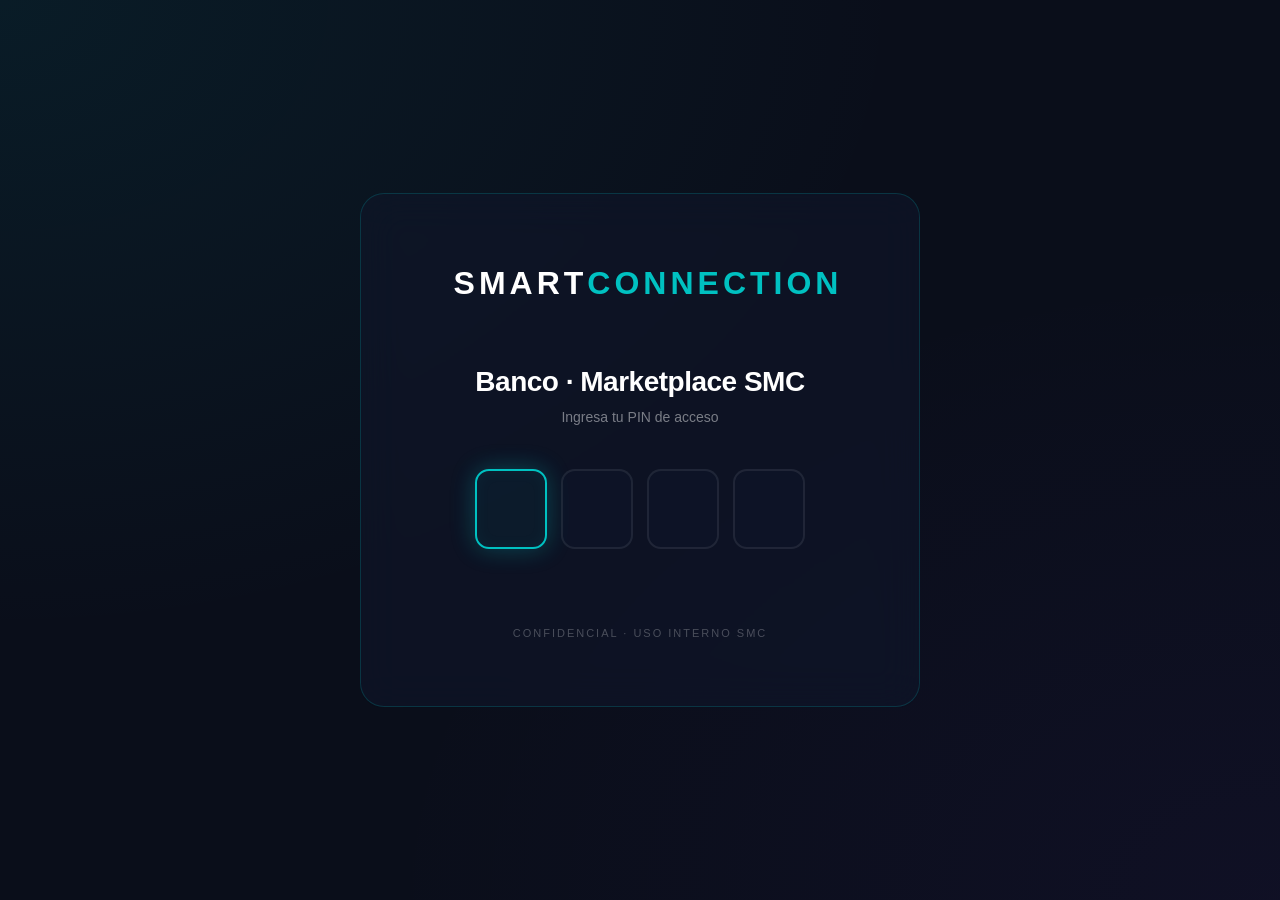
==== 01-vision.html @ 0495b5cf "feat: banco Antonella González v1.0 · postulación fondos públicos + centro estética · 13 docs en 4 b" ====
<!DOCTYPE html>
<html lang="es">
<head><meta charset="UTF-8"><title>01 · Visión · Antonella + Centro Estética · Marketplace SMC</title>
<link rel="stylesheet" href="_styles.css">
<link rel="stylesheet" href="_diagram-kit.css">
</head>
<body>
<nav class="doc-nav"><a href="index.html">◂ doc anterior</a><span class="nav-center">DOC 01 · CONTEXTO Y DECISIONES</span><a href="02-tension-ds19.html">doc siguiente ▸</a></nav>
<div class="doc">
<section class="cover">
  <div class="cover-header"><div class="cover-brand">SMART CONNECTION</div><div>Banco · Contexto y decisiones</div></div>
  <div class="cover-center">
    <div class="cover-doc-num">Documento 01 · Contexto y decisiones</div>
    <h1 class="cover-title">Visión · Antonella + Centro Estética</h1>
    <p class="cover-subtitle">Quién es Anto, qué quiere construir, por qué los fondos públicos son la palanca correcta.</p>
    <div class="cover-meta">
      <div class="cover-meta-item"><div class="cover-meta-label">Versión</div><div class="cover-meta-value">1.0</div></div>
      <div class="cover-meta-item"><div class="cover-meta-label">Fecha</div><div class="cover-meta-value">2026-05-26</div></div>
      <div class="cover-meta-item"><div class="cover-meta-label">Autor</div><div class="cover-meta-value">SMC + Antonella González</div></div>
      <div class="cover-meta-item"><div class="cover-meta-label">Status</div><div class="cover-meta-value">🟢 Activo</div></div>
    </div>
  </div>
  <div class="cover-footer"><div>Smart Connection SpA · Rut 76.811.863-9</div><div>Confidencial</div></div>
</section>

<section class="page toc">
  <div class="toc-title">Tabla de contenidos</div>
  <h1>Índice</h1>
  <ol><li><a href="#01-antonella-en-una-p-gina">01 · Antonella en una página</a><span class="toc-pg">03</span></li></ol>
</section>

<section class="page" id="01-antonella-en-una-p-gina">
  <h2><span class="h2-num">01</span>Antonella en una página</h2>
  <p>Antonella González quiere abrir su <strong>propio centro de estética profesional</strong> en la zona Concón / Viña del Mar. Aprendió el oficio trabajando junto a su mamá <strong>Rommina</strong> (Centro de Estética Rommina · 6+ años de operación validada en Facebook). Hoy está contratada por su mamá · acreditando renta · y al mismo tiempo postula al subsidio habitacional <strong>DS19</strong> para comprar su primer departamento.</p>
<div class="box box-premise"><div class="box-title">🎯 La hipótesis de trabajo</div><p>Antonella tiene 3 palancas que se refuerzan entre sí:</p>
<p><strong>(1)</strong> experiencia operativa real bajo el modelo Rommina (no parte de cero),</p>
<p><strong>(2)</strong> acceso a <strong>fondos públicos no diluyentes</strong> para mujeres emprendedoras chilenas ($3.5–17 M sin endeudarse),</p>
<p><strong>(3)</strong> una transición ordenada de "empleada de mamá" a "dueña de su negocio + dueña de su depto" en 12–18 meses.</p></div>
<h3>Qué construye Antonella</h3>
<p>Un centro de estética con <strong>dos motores de ingreso</strong>:</p>
<table>
<thead><tr>
<th>Motor</th>
<th>Qué incluye</th>
<th>Por qué importa</th>
</tr></thead>
<tbody>
<tr>
<td>Servicios presenciales</td>
<td>Faciales · manos y pies · depilación · pestañas · cejas · masajes · maderoterapia</td>
<td>Ticket recurrente · margen alto · fideliza</td>
</tr>
<tr>
<td>Tienda + agenda online</td>
<td>E-commerce cosméticos profesionales + reserva de hora online estilo Fresha/Agendapro</td>
<td>Escala sin sumar horas · ticket extra · trae clientes nuevos</td>
</tr>
</tbody></table>
<p>La diferencia con el modelo Rommina clásico es <strong>el componente digital nativo</strong>: ecommerce estilo Kanki (catálogo + pago online + reserva). Eso es lo que distingue la postulación de un emprendimiento promedio del rubro y eleva el puntaje en jurado Sercotec / Capital Abeja.</p>
<h3>La tensión que define todo</h3>
<p>Antonella <strong>simultáneamente postula a DS19</strong> (subsidio habitacional clase media · sin ahorro previo · solo con renta acreditada para crédito hipotecario). Aplicar a Capital Abeja o Capital Semilla genera ingresos formales que pueden mover su Registro Social de Hogares (RSH) del 81–90 % actual y afectar la elegibilidad. <strong>Esta tensión es lo más crítico del banco</strong> y se aborda completa en <a href="02-tension-ds19.html">02 · Tensión DS19</a>.</p>
<h3>Por qué fondos públicos y no crédito bancario</h3>
<div class="box box-info"><div class="box-title">💡 Fondos no diluyentes · sin deuda · sin garante</div><p>Antonella puede acceder a <strong>$3.5 – $20 M sin endeudarse</strong> combinando Sercotec Capital Abeja + SENCE + BancoEstado FOGAPE. Un crédito comercial para abrir centro estética suele exigir aval, historial Equifax sano y carga financiera <25 %. Los fondos públicos no piden nada de eso y además <strong>suman puntaje al DS19 si demuestran independencia económica</strong> (al revés del miedo inicial).</p></div>
<h3>Lo que este banco entrega</h3>
<p>13 documentos editables que cubren: la decisión DS19 vs fondos · el mapa de fondos compatibles · el modelo de negocio en formato Sercotec (10 secciones) · los cuadros presupuestarios AGE e Inversiones · un <strong>simulador interactivo</strong> donde Antonella puede mover precios y montos para ver el impacto · el roadmap 30 días · el checklist de documentos para postular.</p>
<p>Todo este banco está versionado en Git y publicable como GitHub Pages para que Antonella y su mamá lo lean desde el celular · cualquier asesor (Bárbara fondos · contador · banco) accede con el PIN <code>antonella</code> sin instalar nada.</p>
<h3>Equipo y roles</h3>
<table>
<thead><tr>
<th>Rol</th>
<th>Persona</th>
<th>Aporte</th>
</tr></thead>
<tbody>
<tr>
<td>Dueña del proyecto</td>
<td>Antonella González</td>
<td>Visión · operación diaria · clientela · imagen marca</td>
</tr>
<tr>
<td>Mentora técnica</td>
<td>Rommina (mamá)</td>
<td>Know-how del oficio · clientela inicial · proveedor de productos</td>
</tr>
<tr>
<td>Asesor postulación</td>
<td>Bárbara (a confirmar)</td>
<td>Curado dossier · subida plataforma · seguimiento</td>
</tr>
<tr>
<td>Soporte digital</td>
<td>Guillermo González + Smart Connection</td>
<td>Ecommerce · agendamiento online · banco SMC v8</td>
</tr>
<tr>
<td>Tributario</td>
<td>Por definir (Sebastián / contador SMC)</td>
<td>Régimen Pro-PYME · boletas · F29 · IDPC</td>
</tr>
</tbody></table>
<p>---</p>
<div class="box box-decision"><div class="box-title">📌 Próximo paso inmediato</div><p>Resolver la pregunta DS19 con Bárbara o ChatGPT (validación cruzada) <strong>antes</strong> de firmar cualquier postulación con boleta. Una vez resuelta esa pieza · el resto del banco se ejecuta en 14–21 días.</p></div>
  <div class="page-footer"><span>Banco SMC · Contexto y decisiones</span><span>03</span></div>
</section>

</div>
<nav class="doc-nav"><a href="index.html">◂ doc anterior</a><span class="nav-center">FIN DOC 01</span><a href="02-tension-ds19.html">doc siguiente ▸</a></nav>
<script src="auth.js"></script>
<script src="nav.js"></script>
<script src="_diagram-kit.js"></script>
<script>if (window.SMCDiagram && SMCDiagram.boot) SMCDiagram.boot();</script>
</body>
</html>
---- _styles.css ----
/* ===========================================================
   Marketplace SMC · Blueprint · Estilos empresariales
   Branded SMC · print-ready · standalone
   =========================================================== */

:root {
  --smc-primary: #00C1C1;
  --smc-primary-dark: #008C8C;
  --smc-purple: #7C3AED;
  --smc-success: #22C55E;
  --smc-warning: #F59E0B;
  --smc-danger: #EF4444;
  --smc-info: #3B82F6;
  --smc-orange: #FB923C;
  --smc-pink: #F472B6;

  --ink-900: #0F172A;
  --ink-700: #334155;
  --ink-500: #64748B;
  --ink-400: #94A3B8;
  --ink-300: #CBD5E1;
  --ink-200: #E2E8F0;
  --ink-100: #F1F5F9;
  --ink-50:  #F8FAFC;
  --bg-cream: #FAFAF7;
}

* { box-sizing: border-box; }

html { scroll-behavior: smooth; }

body {
  margin: 0;
  font-family: 'Inter', -apple-system, BlinkMacSystemFont, 'Segoe UI', sans-serif;
  background: var(--bg-cream);
  color: var(--ink-900);
  line-height: 1.6;
  font-size: 15px;
}

/* ===== Layout ===== */
.doc {
  max-width: 920px;
  margin: 0 auto;
  background: white;
  box-shadow: 0 4px 24px rgba(0,0,0,0.06);
}

.page {
  padding: 64px 72px;
  border-bottom: 1px solid var(--ink-100);
  page-break-after: always;
}
.page:last-child { border-bottom: none; }

/* ===== Portada ===== */
.cover {
  min-height: 100vh;
  display: flex;
  flex-direction: column;
  justify-content: space-between;
  background: linear-gradient(135deg, #0F172A 0%, #1E293B 50%, #0F766E 100%);
  color: white;
  padding: 80px;
  position: relative;
  overflow: hidden;
}
.cover::before {
  content: '';
  position: absolute;
  top: -50%;
  right: -20%;
  width: 80%;
  height: 200%;
  background: radial-gradient(circle, rgba(0,193,193,0.15) 0%, transparent 60%);
  pointer-events: none;
}
.cover-header {
  display: flex;
  justify-content: space-between;
  align-items: center;
  font-size: 11px;
  letter-spacing: 2px;
  text-transform: uppercase;
  color: rgba(255,255,255,0.6);
  position: relative;
  z-index: 2;
}
.cover-brand {
  display: flex;
  align-items: center;
  gap: 12px;
  font-weight: 700;
  color: var(--smc-primary);
}
.cover-brand::before {
  content: '◆';
  font-size: 18px;
}
.cover-center {
  position: relative;
  z-index: 2;
}
.cover-doc-num {
  font-size: 12px;
  letter-spacing: 6px;
  color: var(--smc-primary);
  margin-bottom: 20px;
  font-weight: 600;
  text-transform: uppercase;
}
.cover-title {
  font-size: 72px;
  font-weight: 800;
  line-height: 1;
  margin: 0 0 16px;
  color: white;
  letter-spacing: -2px;
}
.cover-subtitle {
  font-size: 22px;
  font-weight: 300;
  color: rgba(255,255,255,0.85);
  margin-bottom: 48px;
  max-width: 600px;
}
.cover-meta {
  display: grid;
  grid-template-columns: repeat(4, 1fr);
  gap: 24px;
  padding-top: 32px;
  border-top: 1px solid rgba(255,255,255,0.15);
}
.cover-meta-item {
  font-size: 12px;
}
.cover-meta-label {
  color: rgba(255,255,255,0.5);
  text-transform: uppercase;
  letter-spacing: 1.5px;
  margin-bottom: 6px;
  font-size: 10px;
}
.cover-meta-value {
  color: white;
  font-weight: 600;
  font-size: 14px;
}
.cover-footer {
  position: relative;
  z-index: 2;
  display: flex;
  justify-content: space-between;
  align-items: end;
  font-size: 11px;
  color: rgba(255,255,255,0.5);
  letter-spacing: 1.5px;
  text-transform: uppercase;
}

/* ===== TOC ===== */
.toc-title {
  font-size: 11px;
  letter-spacing: 3px;
  text-transform: uppercase;
  color: var(--smc-primary);
  font-weight: 700;
  margin-bottom: 8px;
}
.toc h1 {
  font-size: 42px;
  margin: 0 0 48px;
  color: var(--ink-900);
}
.toc ol {
  list-style: none;
  padding: 0;
  margin: 0;
  counter-reset: toc;
}
.toc li {
  counter-increment: toc;
  display: flex;
  align-items: baseline;
  padding: 14px 0;
  border-bottom: 1px dashed var(--ink-200);
  gap: 16px;
}
.toc li::before {
  content: counter(toc, decimal-leading-zero);
  font-family: 'JetBrains Mono', 'SF Mono', Menlo, monospace;
  font-size: 13px;
  color: var(--smc-primary);
  font-weight: 700;
  min-width: 32px;
}
.toc li a {
  flex: 1;
  text-decoration: none;
  color: var(--ink-900);
  font-weight: 500;
  font-size: 16px;
}
.toc li a:hover { color: var(--smc-primary); }
.toc-pg {
  color: var(--ink-400);
  font-family: 'JetBrains Mono', 'SF Mono', Menlo, monospace;
  font-size: 12px;
}

/* ===== Headings ===== */
h1, h2, h3, h4 {
  color: var(--ink-900);
  line-height: 1.2;
  letter-spacing: -0.5px;
}
.page > h2:first-child { margin-top: 0; }

h2 {
  font-size: 32px;
  font-weight: 800;
  margin: 56px 0 24px;
  padding-bottom: 12px;
  border-bottom: 3px solid var(--smc-primary);
  display: flex;
  align-items: center;
  gap: 16px;
}
h2 .h2-num {
  font-family: 'JetBrains Mono', monospace;
  font-size: 16px;
  background: var(--smc-primary);
  color: white;
  padding: 4px 10px;
  border-radius: 6px;
  font-weight: 700;
}

h3 {
  font-size: 22px;
  font-weight: 700;
  margin: 40px 0 16px;
  color: var(--ink-900);
}
h3::before {
  content: '▸';
  color: var(--smc-primary);
  margin-right: 10px;
}

h4 {
  font-size: 16px;
  font-weight: 700;
  margin: 28px 0 12px;
  color: var(--smc-purple);
  text-transform: uppercase;
  letter-spacing: 1px;
}

p { margin: 12px 0 16px; color: var(--ink-700); }
strong { color: var(--ink-900); font-weight: 700; }

ul, ol { padding-left: 24px; margin: 16px 0; }
li { margin: 6px 0; color: var(--ink-700); }
li::marker { color: var(--smc-primary); }

a { color: var(--smc-primary); text-decoration: none; }
a:hover { text-decoration: underline; }

/* ===== Boxes destacados ===== */
.box {
  margin: 24px 0;
  padding: 20px 24px;
  border-radius: 12px;
  border-left: 4px solid;
  background: var(--ink-50);
}
.box-title {
  font-size: 11px;
  font-weight: 700;
  text-transform: uppercase;
  letter-spacing: 1.5px;
  margin-bottom: 10px;
  display: flex;
  align-items: center;
  gap: 8px;
}
.box-premise { border-color: var(--smc-primary); background: rgba(0,193,193,0.05); }
.box-premise .box-title { color: var(--smc-primary-dark); }

.box-decision { border-color: var(--smc-purple); background: rgba(124,58,237,0.05); }
.box-decision .box-title { color: var(--smc-purple); }

.box-anti { border-color: var(--smc-danger); background: rgba(239,68,68,0.05); }
.box-anti .box-title { color: var(--smc-danger); }

.box-info { border-color: var(--smc-info); background: rgba(59,130,246,0.05); }
.box-info .box-title { color: var(--smc-info); }

.box-warning { border-color: var(--smc-warning); background: rgba(245,158,11,0.07); }
.box-warning .box-title { color: var(--smc-warning); }

.box-success { border-color: var(--smc-success); background: rgba(34,197,94,0.05); }
.box-success .box-title { color: var(--smc-success); }

/* ===== Tablas ===== */
table {
  width: 100%;
  border-collapse: collapse;
  margin: 24px 0;
  background: white;
  border: 1px solid var(--ink-200);
  border-radius: 10px;
  overflow: hidden;
  font-size: 14px;
}
thead { background: var(--ink-900); }
thead th {
  color: white;
  text-align: left;
  padding: 14px 16px;
  font-weight: 600;
  font-size: 11px;
  text-transform: uppercase;
  letter-spacing: 1px;
}
tbody tr { border-top: 1px solid var(--ink-100); }
tbody tr:nth-child(even) { background: var(--ink-50); }
tbody td {
  padding: 12px 16px;
  vertical-align: top;
  color: var(--ink-700);
}
tbody td strong { color: var(--ink-900); }

/* ===== Badges ===== */
.badge {
  display: inline-block;
  padding: 3px 10px;
  border-radius: 100px;
  font-size: 11px;
  font-weight: 700;
  text-transform: uppercase;
  letter-spacing: 0.5px;
}
.badge-active { background: rgba(34,197,94,0.15); color: var(--smc-success); }
.badge-pending { background: rgba(245,158,11,0.15); color: var(--smc-warning); }
.badge-future { background: rgba(59,130,246,0.15); color: var(--smc-info); }
.badge-blocked { background: rgba(239,68,68,0.15); color: var(--smc-danger); }

/* ===== Quote ===== */
blockquote {
  margin: 28px 0;
  padding: 20px 28px;
  border-left: 4px solid var(--smc-primary);
  background: var(--ink-50);
  font-style: italic;
  color: var(--ink-700);
  font-size: 16px;
}

/* ===== Code blocks (procesos ASCII) ===== */
pre, .ascii {
  background: var(--ink-900);
  color: #94f0e0;
  padding: 20px 24px;
  border-radius: 10px;
  overflow-x: auto;
  font-family: 'JetBrains Mono', 'SF Mono', Menlo, monospace;
  font-size: 12px;
  line-height: 1.5;
  margin: 20px 0;
}
code:not(pre code) {
  background: var(--ink-100);
  color: var(--smc-purple);
  padding: 2px 8px;
  border-radius: 4px;
  font-family: 'JetBrains Mono', monospace;
  font-size: 0.88em;
  font-weight: 600;
}

/* ===== Infografía estilo timeline / flow ===== */
.flow-diagram {
  margin: 32px 0;
  padding: 32px;
  background: linear-gradient(135deg, var(--ink-50), white);
  border-radius: 16px;
  border: 1px solid var(--ink-200);
}
.flow-step {
  display: flex;
  align-items: center;
  gap: 16px;
  padding: 16px 20px;
  background: white;
  border-radius: 12px;
  margin-bottom: 12px;
  border-left: 4px solid var(--smc-primary);
  box-shadow: 0 2px 8px rgba(0,0,0,0.04);
}
.flow-step-num {
  width: 36px;
  height: 36px;
  border-radius: 50%;
  background: var(--smc-primary);
  color: white;
  display: flex;
  align-items: center;
  justify-content: center;
  font-weight: 700;
  flex-shrink: 0;
}
.flow-step-content { flex: 1; }
.flow-step-title { font-weight: 700; color: var(--ink-900); }
.flow-step-desc { font-size: 13px; color: var(--ink-500); margin-top: 4px; }

/* ===== KPI Cards ===== */
.kpi-grid {
  display: grid;
  grid-template-columns: repeat(auto-fill, minmax(200px, 1fr));
  gap: 16px;
  margin: 24px 0;
}
.kpi {
  padding: 20px;
  background: white;
  border: 1px solid var(--ink-200);
  border-radius: 12px;
  border-top: 4px solid var(--smc-primary);
}
.kpi-value {
  font-size: 28px;
  font-weight: 800;
  color: var(--ink-900);
}
.kpi-label {
  font-size: 11px;
  color: var(--ink-500);
  text-transform: uppercase;
  letter-spacing: 1px;
  margin-top: 6px;
}

/* ===== Footer cada página ===== */
.page-footer {
  margin-top: 48px;
  padding-top: 16px;
  border-top: 1px solid var(--ink-200);
  display: flex;
  justify-content: space-between;
  font-size: 10px;
  color: var(--ink-400);
  text-transform: uppercase;
  letter-spacing: 1.5px;
}

/* ===== Nav inter-documentos ===== */
.doc-nav {
  margin: 0;
  padding: 24px 32px;
  background: var(--ink-900);
  color: white;
  display: flex;
  justify-content: space-between;
  align-items: center;
  font-size: 13px;
}
.doc-nav a {
  color: var(--smc-primary);
  font-weight: 600;
  display: inline-flex;
  align-items: center;
  gap: 6px;
}
.doc-nav a:hover { color: white; }
.doc-nav .nav-center { color: rgba(255,255,255,0.6); font-size: 11px; letter-spacing: 2px; }

/* ===== Print / PDF ===== */
@media print {
  body { background: white; }
  .doc { box-shadow: none; max-width: 100%; }
  .page { padding: 32px 40px; page-break-after: always; }
  .cover { min-height: 100vh; page-break-after: always; }
  .doc-nav { display: none; }
  pre, .ascii { font-size: 10px; }
  h2, h3, h4 { page-break-after: avoid; }
  table, .box, .flow-diagram { page-break-inside: avoid; }
  a { color: var(--ink-900); text-decoration: none; }
}

/* ===== SVG diagramas ===== */
.svg-container {
  margin: 24px 0;
  padding: 24px;
  background: white;
  border: 1px solid var(--ink-200);
  border-radius: 12px;
  overflow-x: auto;
}
.svg-container svg { display: block; margin: 0 auto; max-width: 100%; height: auto; }
---- _diagram-kit.css ----
/* ===========================================================
   Marketplace SMC · Diagram Kit · v1.0
   Visio-style interactivo: SVG canvas + zoom + side panel + filtros
   Reusable para todos los docs que tengan diagramas técnicos
   =========================================================== */

/* CANVAS WRAPPER */
.diagram-wrapper {
  position: relative;
  background: #FAFBFC;
  border: 1px solid #E2E8F0;
  border-radius: 16px;
  overflow: hidden;
  margin: 32px 0;
  min-height: 600px;
}

.diagram-wrapper.is-fullscreen {
  position: fixed;
  inset: 0;
  z-index: 9999;
  border-radius: 0;
  margin: 0;
}

/* TÍTULO + FILTROS */
.diagram-header {
  display: flex;
  align-items: center;
  justify-content: space-between;
  padding: 18px 24px;
  background: white;
  border-bottom: 1px solid #E2E8F0;
  flex-wrap: wrap;
  gap: 12px;
}

.diagram-title {
  font-size: 16px;
  font-weight: 800;
  color: #0F172A;
  letter-spacing: -0.3px;
  margin: 0;
}

.diagram-subtitle {
  font-size: 12px;
  color: #64748B;
  margin: 2px 0 0;
}

.diagram-filters {
  display: flex;
  gap: 6px;
  flex-wrap: wrap;
}

.diagram-filter {
  font-family: 'JetBrains Mono', monospace;
  font-size: 11px;
  letter-spacing: 0.5px;
  padding: 6px 12px;
  border-radius: 999px;
  background: #F1F5F9;
  color: #475569;
  border: 1px solid transparent;
  cursor: pointer;
  transition: all .15s ease;
  user-select: none;
}

.diagram-filter:hover { background: #E2E8F0; }
.diagram-filter.is-active {
  background: #0F172A;
  color: white;
  border-color: #0F172A;
}
.diagram-filter[data-channel="meli"].is-active   { background: #FFE600; color: #1A1A1A; border-color: #FFE600; }
.diagram-filter[data-channel="d2c"].is-active    { background: #00C1C1; color: white; border-color: #00C1C1; }
.diagram-filter[data-channel="mp"].is-active     { background: #3B82F6; color: white; border-color: #3B82F6; }
.diagram-filter[data-channel="b2b"].is-active    { background: #F59E0B; color: white; border-color: #F59E0B; }

/* CANVAS (SVG dentro) */
.diagram-canvas {
  position: relative;
  width: 100%;
  height: 720px;
  overflow: hidden;
  background:
    linear-gradient(to right, rgba(15,23,42,0.04) 1px, transparent 1px) 0 0 / 32px 32px,
    linear-gradient(to bottom, rgba(15,23,42,0.04) 1px, transparent 1px) 0 0 / 32px 32px,
    #FAFBFC;
  cursor: grab;
}
.diagram-canvas:active { cursor: grabbing; }

.diagram-svg {
  display: block;
  width: 100%;
  height: 100%;
  transform-origin: 0 0;
  transition: transform .12s cubic-bezier(.16, 1, .3, 1);
}
.diagram-canvas.is-panning .diagram-svg { transition: none; }

/* TOOLBAR ZOOM */
.diagram-toolbar {
  position: absolute;
  top: 16px;
  right: 16px;
  display: flex;
  flex-direction: column;
  gap: 4px;
  background: white;
  border: 1px solid #E2E8F0;
  border-radius: 10px;
  padding: 4px;
  box-shadow: 0 4px 16px rgba(15,23,42,0.08);
  z-index: 10;
}

.diagram-toolbar button {
  width: 32px;
  height: 32px;
  border: none;
  background: transparent;
  border-radius: 6px;
  cursor: pointer;
  display: flex;
  align-items: center;
  justify-content: center;
  color: #475569;
  font-size: 18px;
  font-weight: 600;
  transition: all .12s;
}
.diagram-toolbar button:hover { background: #F1F5F9; color: #0F172A; }
.diagram-toolbar button:active { transform: scale(0.92); }
.diagram-toolbar .divider { height: 1px; background: #E2E8F0; margin: 2px 4px; }

.diagram-zoom-indicator {
  position: absolute;
  top: 16px;
  left: 16px;
  background: #0F172A;
  color: white;
  font-family: 'JetBrains Mono', monospace;
  font-size: 11px;
  font-weight: 600;
  padding: 6px 12px;
  border-radius: 8px;
  z-index: 10;
  letter-spacing: 0.5px;
}

/* BLOQUES SVG (estilo) */
.diagram-svg .block {
  cursor: pointer;
  transition: opacity .2s, filter .2s;
}
.diagram-svg .block rect.block-bg {
  fill: white;
  stroke: #CBD5E1;
  stroke-width: 1.5;
  rx: 10;
  transition: stroke .15s, fill .15s, filter .15s;
}
.diagram-svg .block:hover rect.block-bg {
  stroke: #00C1C1;
  stroke-width: 2;
  filter: drop-shadow(0 6px 14px rgba(0,193,193,0.20));
}
.diagram-svg .block.is-highlight rect.block-bg {
  stroke: #00C1C1;
  stroke-width: 2.5;
  fill: #F0FDFA;
}
.diagram-svg .block.is-dimmed { opacity: 0.22; }
.diagram-svg .block .block-title {
  fill: #0F172A;
  font-size: 14px;
  font-weight: 700;
  font-family: 'Inter', system-ui;
  pointer-events: none;
}
.diagram-svg .block .block-sub {
  fill: #64748B;
  font-size: 11px;
  font-family: 'Inter', system-ui;
  pointer-events: none;
}
.diagram-svg .block .block-code {
  fill: #00C1C1;
  font-size: 10px;
  font-family: 'JetBrains Mono', monospace;
  letter-spacing: 1px;
  font-weight: 600;
  pointer-events: none;
}

/* COLORES POR TIPO */
.diagram-svg .block.type-frontend rect.block-bg { fill: #ECFEFF; stroke: #06B6D4; }
.diagram-svg .block.type-backend  rect.block-bg { fill: #F0F9FF; stroke: #3B82F6; }
.diagram-svg .block.type-data     rect.block-bg { fill: #F0FDFA; stroke: #10B981; }
.diagram-svg .block.type-ai       rect.block-bg { fill: #FDF4FF; stroke: #C026D3; }
.diagram-svg .block.type-channel  rect.block-bg { fill: #FFFBEB; stroke: #F59E0B; }
.diagram-svg .block.type-payment  rect.block-bg { fill: #FEF2F2; stroke: #EF4444; }
.diagram-svg .block.type-logistic rect.block-bg { fill: #F5F3FF; stroke: #7C3AED; }
.diagram-svg .block.type-infra    rect.block-bg { fill: #F8FAFC; stroke: #64748B; }
.diagram-svg .block.type-actor    rect.block-bg { fill: #FFFFFF; stroke: #0F172A; stroke-width: 2; }

/* GRUPOS dotted */
.diagram-svg .group-frame {
  fill: rgba(15,23,42,0.025);
  stroke: #94A3B8;
  stroke-width: 1.5;
  stroke-dasharray: 6 4;
  rx: 14;
}
.diagram-svg .group-label {
  fill: #475569;
  font-size: 11px;
  font-weight: 700;
  letter-spacing: 2px;
  text-transform: uppercase;
  font-family: 'Inter', system-ui;
}

/* CONEXIONES */
.diagram-svg .conn {
  stroke: #94A3B8;
  stroke-width: 1.5;
  fill: none;
  transition: stroke .15s, stroke-width .15s, opacity .2s;
}
.diagram-svg .conn.is-highlight {
  stroke: #00C1C1;
  stroke-width: 2.5;
}
.diagram-svg .conn.is-dimmed { opacity: 0.15; }
.diagram-svg .conn-label {
  fill: #475569;
  font-size: 10px;
  font-family: 'JetBrains Mono', monospace;
  font-weight: 600;
  pointer-events: none;
}

/* SIDE PANEL */
.diagram-panel {
  position: absolute;
  top: 0;
  right: -440px;
  bottom: 0;
  width: 420px;
  max-width: 90%;
  background: white;
  border-left: 1px solid #E2E8F0;
  box-shadow: -12px 0 32px rgba(15,23,42,0.10);
  transition: right .3s cubic-bezier(.16, 1, .3, 1);
  z-index: 20;
  overflow-y: auto;
  display: flex;
  flex-direction: column;
}
.diagram-panel.is-open { right: 0; }

.diagram-panel-header {
  padding: 24px 24px 18px;
  border-bottom: 1px solid #F1F5F9;
  position: sticky;
  top: 0;
  background: white;
  z-index: 1;
}

.diagram-panel-type {
  display: inline-block;
  font-family: 'JetBrains Mono', monospace;
  font-size: 10px;
  letter-spacing: 2px;
  color: #00C1C1;
  font-weight: 700;
  margin-bottom: 10px;
  text-transform: uppercase;
}

.diagram-panel-title {
  font-size: 22px;
  font-weight: 800;
  color: #0F172A;
  margin: 0 0 6px;
  letter-spacing: -0.4px;
  padding-right: 32px;
}
.diagram-panel-sub {
  font-size: 13px;
  color: #64748B;
  margin: 0;
}

.diagram-panel-close {
  position: absolute;
  top: 18px;
  right: 18px;
  width: 30px;
  height: 30px;
  border: none;
  background: #F1F5F9;
  border-radius: 8px;
  cursor: pointer;
  font-size: 14px;
  color: #475569;
  display: flex;
  align-items: center;
  justify-content: center;
}
.diagram-panel-close:hover { background: #E2E8F0; color: #0F172A; }

.diagram-panel-body {
  padding: 20px 24px 32px;
  flex: 1;
}

.panel-section { margin-bottom: 22px; }
.panel-section-label {
  font-size: 10px;
  letter-spacing: 1.8px;
  text-transform: uppercase;
  color: #94A3B8;
  font-weight: 700;
  margin: 0 0 8px;
}
.panel-section p, .panel-section ul {
  font-size: 13.5px;
  color: #334155;
  line-height: 1.55;
  margin: 0;
}
.panel-section ul { padding-left: 18px; }
.panel-section li { margin-bottom: 4px; }

.panel-chips { display: flex; flex-wrap: wrap; gap: 6px; }
.panel-chip {
  font-family: 'JetBrains Mono', monospace;
  font-size: 10.5px;
  background: #F1F5F9;
  color: #475569;
  padding: 4px 9px;
  border-radius: 6px;
  font-weight: 600;
}
.panel-chip.is-channel-meli   { background: #FEF3C7; color: #92400E; }
.panel-chip.is-channel-d2c    { background: #CFFAFE; color: #0E7490; }
.panel-chip.is-channel-mp     { background: #DBEAFE; color: #1E40AF; }
.panel-chip.is-channel-b2b    { background: #FED7AA; color: #9A3412; }

.panel-related {
  display: flex;
  flex-direction: column;
  gap: 6px;
}
.panel-related a {
  display: block;
  padding: 10px 12px;
  background: #F8FAFC;
  border: 1px solid #E2E8F0;
  border-radius: 8px;
  text-decoration: none;
  color: #0F172A;
  font-size: 12.5px;
  font-weight: 600;
  transition: all .12s;
}
.panel-related a:hover {
  background: #ECFEFF;
  border-color: #00C1C1;
  transform: translateX(2px);
}
.panel-related a small {
  display: block;
  color: #64748B;
  font-weight: 400;
  margin-top: 2px;
  font-size: 11px;
}

/* RESPONSIVE */
@media (max-width: 800px) {
  .diagram-canvas { height: 520px; }
  .diagram-panel { width: 100%; right: -100%; }
}

/* ===========================================================
   PROCESS PIPELINE · scenario selector + etapas + INT boxes
   =========================================================== */

.process-wrapper {
  position: relative;
  background: white;
  border: 1px solid #E2E8F0;
  border-radius: 16px;
  overflow: hidden;
  margin: 32px 0;
}

/* SELECTOR ESCENARIOS · cards A/B/C/D/E estilo CEM */
.scenario-grid {
  display: grid;
  grid-template-columns: repeat(auto-fit, minmax(220px, 1fr));
  gap: 14px;
  padding: 24px;
  background: #FAFBFC;
  border-bottom: 1px solid #E2E8F0;
}

.scenario-card {
  position: relative;
  padding: 18px 18px 18px 70px;
  background: white;
  border: 2px solid #E2E8F0;
  border-radius: 14px;
  cursor: pointer;
  transition: all .18s cubic-bezier(.16, 1, .3, 1);
  min-height: 96px;
}
.scenario-card:hover {
  border-color: #94A3B8;
  transform: translateY(-2px);
  box-shadow: 0 8px 20px rgba(15,23,42,0.06);
}
.scenario-card.is-active {
  background: #1E1B4B;
  border-color: #1E1B4B;
  box-shadow: 0 12px 32px rgba(30,27,75,0.25);
}
.scenario-card.is-active .scenario-letter {
  background: white;
  color: #1E1B4B;
}
.scenario-card.is-active .scenario-title { color: white; }
.scenario-card.is-active .scenario-sub { color: rgba(255,255,255,0.7); }

.scenario-letter {
  position: absolute;
  top: 18px;
  left: 18px;
  width: 38px;
  height: 38px;
  border-radius: 50%;
  background: #F1F5F9;
  color: #475569;
  font-weight: 800;
  font-size: 16px;
  display: flex;
  align-items: center;
  justify-content: center;
  letter-spacing: 0;
  transition: all .18s;
}

.scenario-title {
  font-size: 16px;
  font-weight: 800;
  color: #0F172A;
  margin: 0 0 4px;
  letter-spacing: -0.2px;
}
.scenario-sub {
  font-size: 12px;
  color: #64748B;
  margin: 0;
  line-height: 1.45;
}

/* CALLOUT escenario activo */
.scenario-detail {
  background: #EFF6FF;
  border-left: 4px solid #3B82F6;
  padding: 16px 24px;
  font-size: 13.5px;
  color: #1E3A8A;
  line-height: 1.55;
}
.scenario-detail strong { color: #0F172A; }

/* PIPELINE · header dark con etapas */
.pipeline-shell {
  padding: 0;
}

.pipeline-header {
  display: flex;
  background: linear-gradient(135deg, #1E1B4B 0%, #312E81 100%);
  color: white;
  position: relative;
}
.pipeline-header::after {
  content: '';
  position: absolute;
  inset: 0;
  background: linear-gradient(to right, transparent 0%, rgba(255,255,255,0.04) 50%, transparent 100%);
  pointer-events: none;
}

.pipeline-stage-head {
  flex: 1;
  padding: 22px 20px 20px;
  border-right: 1px solid rgba(255,255,255,0.10);
  position: relative;
}
.pipeline-stage-head:last-child { border-right: none; }
.pipeline-stage-head.is-last {
  background: linear-gradient(135deg, #047857 0%, #10B981 100%);
}

.pipeline-stage-num {
  font-family: 'JetBrains Mono', monospace;
  font-size: 11px;
  letter-spacing: 3px;
  color: rgba(255,255,255,0.55);
  text-transform: uppercase;
  margin-bottom: 6px;
}
.pipeline-stage-name {
  font-size: 17px;
  font-weight: 700;
  letter-spacing: -0.2px;
  margin: 0;
}
.pipeline-stage-head.is-last .pipeline-stage-name::after {
  content: ' ✓';
  font-size: 18px;
}

/* PIPELINE · body con columnas por etapa */
.pipeline-body {
  display: flex;
  padding: 36px 16px 32px;
  background: #FAFBFC;
  min-height: 280px;
  position: relative;
  overflow-x: auto;
}

.pipeline-stage-col {
  flex: 1;
  min-width: 160px;
  padding: 0 8px;
  display: flex;
  flex-direction: column;
  gap: 14px;
  position: relative;
}

/* Línea de tiempo entre etapas (puntos + dashed line) */
.pipeline-stage-col::before {
  content: '';
  position: absolute;
  top: 18px;
  left: -8px;
  right: -8px;
  border-top: 2px dashed #CBD5E1;
  z-index: 0;
}
.pipeline-stage-col:first-child::before { left: 50%; }
.pipeline-stage-col:last-child::before  { right: 50%; }
.pipeline-stage-col::after {
  content: '';
  position: absolute;
  top: 11px;
  left: calc(50% - 7px);
  width: 14px;
  height: 14px;
  border-radius: 50%;
  background: #1E1B4B;
  border: 3px solid white;
  box-shadow: 0 0 0 1px #1E1B4B;
  z-index: 1;
}
.pipeline-stage-col.is-last::after {
  background: #10B981;
  box-shadow: 0 0 0 1px #10B981;
}

.pipeline-stage-col-inner {
  margin-top: 38px;
  display: flex;
  flex-direction: column;
  gap: 10px;
}

/* INT BOX · estilo CEM */
.int-box {
  background: white;
  border: 1px solid #E2E8F0;
  border-radius: 8px;
  padding: 10px 12px;
  cursor: pointer;
  transition: all .14s;
  position: relative;
  z-index: 2;
}
.int-box:hover {
  border-color: #00C1C1;
  transform: translateX(2px);
  box-shadow: 0 4px 12px rgba(0,193,193,0.15);
}
.int-box.is-active {
  border-color: #00C1C1;
  background: #ECFEFF;
}

.int-code {
  font-family: 'JetBrains Mono', monospace;
  font-size: 10.5px;
  font-weight: 700;
  letter-spacing: 0.5px;
  color: #1E40AF;
  margin-bottom: 4px;
  display: block;
}
.int-label {
  font-size: 12.5px;
  color: #0F172A;
  font-weight: 600;
  line-height: 1.35;
  margin: 0;
}
.int-stack {
  font-size: 10.5px;
  color: #64748B;
  margin-top: 4px;
  display: block;
}

/* COLORES INT por tipo de paso */
.int-box.kind-search  .int-code { color: #1E40AF; }
.int-box.kind-create  .int-code { color: #047857; }
.int-box.kind-update  .int-code { color: #B45309; }
.int-box.kind-delete  .int-code { color: #B91C1C; }
.int-box.kind-notify  .int-code { color: #6D28D9; }
.int-box.kind-pay     .int-code { color: #BE185D; }
.int-box.kind-doc     .int-code { color: #0E7490; }

.int-box.kind-search  { background: #F0F9FF; }
.int-box.kind-create  { background: #F0FDF4; }
.int-box.kind-update  { background: #FFFBEB; }
.int-box.kind-delete  { background: #FEF2F2; }
.int-box.kind-notify  { background: #F5F3FF; }
.int-box.kind-pay     { background: #FDF2F8; }
.int-box.kind-doc     { background: #ECFEFF; }

.pipeline-meta {
  padding: 14px 24px 20px;
  font-size: 11.5px;
  color: #64748B;
  background: #FAFBFC;
  border-top: 1px solid #E2E8F0;
}
.pipeline-meta strong { color: #0F172A; }

@media (max-width: 800px) {
  .pipeline-body { padding: 24px 8px; }
  .pipeline-stage-head { padding: 16px 12px 14px; }
  .pipeline-stage-name { font-size: 14px; }
}

/* ===========================================================
   GENÉRICO host + caption
   =========================================================== */
.diagram-section { margin: 28px 0; }
.diagram-caption { font-size: 13px; color: #475569; margin: 0 0 14px; line-height: 1.55; }

/* ===========================================================
   SWATCH GRID · paleta visual
   =========================================================== */
.swatch-head { margin-bottom: 24px; }
.swatch-title { font-size: 18px; font-weight: 800; color: #0F172A; letter-spacing: -0.3px; }
.swatch-sub   { font-size: 13px; color: #64748B; margin-top: 4px; }
.swatch-group { margin-bottom: 28px; }
.swatch-group-name { font-size: 11px; letter-spacing: 2px; text-transform: uppercase; color: #94A3B8; font-weight: 700; margin-bottom: 12px; }
.swatch-grid { display: grid; grid-template-columns: repeat(auto-fill, minmax(220px, 1fr)); gap: 14px; }
.swatch-card { display: flex; gap: 14px; align-items: center; padding: 10px; background: white; border: 1px solid #E2E8F0; border-radius: 12px; cursor: pointer; transition: all .15s; position: relative; }
.swatch-card:hover { border-color: #00C1C1; transform: translateY(-2px); box-shadow: 0 8px 18px rgba(0,193,193,0.10); }
.swatch-card.is-copied::after { content: 'copiado'; position: absolute; top: 4px; right: 8px; font-size: 9px; color: #10B981; font-weight: 700; letter-spacing: 1px; text-transform: uppercase; }
.swatch-chip { width: 64px; height: 64px; border-radius: 10px; box-shadow: inset 0 0 0 1px rgba(15,23,42,0.06); flex-shrink: 0; }
.swatch-info { flex: 1; min-width: 0; }
.swatch-token { font-family: 'JetBrains Mono', monospace; font-size: 12px; color: #0F172A; font-weight: 700; }
.swatch-hex   { font-family: 'JetBrains Mono', monospace; font-size: 11px; color: #475569; margin-top: 2px; }
.swatch-rgb   { font-size: 10px; color: #94A3B8; margin-top: 2px; }
.swatch-uso   { font-size: 11px; color: #64748B; margin-top: 4px; line-height: 1.3; }

/* ===========================================================
   HEATMAP · matriz P×I
   =========================================================== */
.heatmap-head { font-size: 16px; font-weight: 800; color: #0F172A; margin-bottom: 14px; }
.heatmap-shell { display: grid; grid-template-columns: 60px 1fr; grid-template-rows: auto 32px; gap: 8px; margin-bottom: 18px; }
.heatmap-axis-y { display: flex; flex-direction: column; justify-content: space-around; font-size: 11px; color: #64748B; text-align: right; padding-right: 4px; letter-spacing: 0.5px; font-weight: 600; }
.heatmap-grid { display: grid; gap: 6px; min-height: 280px; }
.heatmap-cell { border-radius: 10px; padding: 10px; display: flex; align-items: center; justify-content: center; min-height: 80px; }
.heatmap-cell.is-sev-low  { background: #DCFCE7; }
.heatmap-cell.is-sev-med  { background: #FEF3C7; }
.heatmap-cell.is-sev-high { background: #FEE2E2; }
.heatmap-dots { display: flex; flex-wrap: wrap; gap: 4px; }
.heatmap-dot { font-family: 'JetBrains Mono', monospace; font-size: 10.5px; font-weight: 700; background: rgba(15,23,42,0.85); color: white; padding: 4px 8px; border-radius: 999px; letter-spacing: 0.5px; }
.heatmap-cell.is-sev-high .heatmap-dot { background: #991B1B; }
.heatmap-cell.is-sev-med  .heatmap-dot { background: #B45309; }
.heatmap-cell.is-sev-low  .heatmap-dot { background: #166534; }
.heatmap-axis-y-label { grid-row: 1; grid-column: 1; align-self: center; transform: rotate(-90deg) translateX(-30px); font-size: 11px; letter-spacing: 2px; text-transform: uppercase; color: #475569; font-weight: 700; }
.heatmap-axis-x { grid-row: 2; grid-column: 2; display: flex; justify-content: space-around; font-size: 11px; color: #64748B; font-weight: 600; letter-spacing: 0.5px; }
.heatmap-axis-x-label { grid-column: 2; text-align: center; font-size: 11px; letter-spacing: 2px; text-transform: uppercase; color: #475569; font-weight: 700; margin-top: 4px; }
.heatmap-legend { display: grid; grid-template-columns: repeat(auto-fill, minmax(280px, 1fr)); gap: 8px; font-size: 12px; color: #334155; margin-top: 10px; }
.heatmap-legend-item { padding: 6px 10px; background: #F8FAFC; border-radius: 8px; }
.heatmap-legend-id { display: inline-block; font-family: 'JetBrains Mono', monospace; font-size: 10.5px; background: #0F172A; color: white; padding: 2px 7px; border-radius: 999px; margin-right: 6px; font-weight: 700; }

/* ===========================================================
   FUNNEL
   =========================================================== */
.funnel-title { font-size: 16px; font-weight: 800; color: #0F172A; margin-bottom: 16px; }
.funnel-shell { display: flex; flex-direction: column; gap: 18px; }
.funnel-row { display: flex; flex-direction: column; align-items: center; }
.funnel-bar { display: flex; justify-content: space-between; align-items: center; min-width: 200px; max-width: 100%; padding: 14px 22px; color: white; border-radius: 12px; font-weight: 700; transition: width .3s; }
.funnel-label { font-size: 14px; letter-spacing: 0.3px; }
.funnel-value { font-family: 'JetBrains Mono', monospace; font-size: 16px; font-weight: 800; }
.funnel-sub  { font-size: 11px; color: #64748B; margin-top: 6px; letter-spacing: 0.5px; text-transform: uppercase; }
.funnel-conv { font-size: 11px; color: #94A3B8; margin-top: 4px; font-family: 'JetBrains Mono', monospace; font-weight: 600; }

/* ===========================================================
   GANTT
   =========================================================== */
.gantt-title { font-size: 16px; font-weight: 800; color: #0F172A; margin-bottom: 12px; }
.gantt-shell { border: 1px solid #E2E8F0; border-radius: 14px; overflow: hidden; background: white; }
.gantt-header { display: grid; background: #0F172A; color: white; }
.gantt-corner { padding: 12px 14px; border-right: 1px solid rgba(255,255,255,0.1); font-size: 11px; letter-spacing: 2px; text-transform: uppercase; color: rgba(255,255,255,0.6); }
.gantt-month  { padding: 12px 8px; text-align: center; font-size: 12px; font-weight: 700; letter-spacing: 0.5px; border-right: 1px solid rgba(255,255,255,0.05); }
.gantt-body   { display: flex; flex-direction: column; }
.gantt-row    { display: grid; position: relative; border-bottom: 1px solid #F1F5F9; min-height: 46px; align-items: center; }
.gantt-row:nth-child(even) { background: #FAFBFC; }
.gantt-label  { padding: 8px 14px; border-right: 1px solid #E2E8F0; }
.gantt-task-name  { font-size: 13px; font-weight: 700; color: #0F172A; line-height: 1.25; }
.gantt-task-owner { font-size: 10.5px; color: #94A3B8; letter-spacing: 0.5px; margin-top: 2px; }
.gantt-cell   { border-right: 1px solid #F1F5F9; }
.gantt-bar    { grid-row: 1; height: 26px; margin: 10px 4px; border-radius: 6px; display: flex; align-items: center; padding: 0 10px; box-shadow: 0 1px 3px rgba(0,0,0,0.06); }
.gantt-bar-label { color: white; font-size: 11px; font-weight: 700; white-space: nowrap; overflow: hidden; text-overflow: ellipsis; }

/* ===========================================================
   CANVAS 9 (Strategyzer)
   =========================================================== */
.canvas9-title { font-size: 16px; font-weight: 800; color: #0F172A; margin-bottom: 12px; }
.canvas9-shell { display: flex; flex-direction: column; gap: 8px; }
.canvas9-grid {
  display: grid;
  grid-template-columns: 1fr 1fr 1.2fr 1fr 1fr;
  gap: 8px;
}
.canvas9-col { display: grid; gap: 8px; }
.canvas9-bottom { display: grid; grid-template-columns: 1fr 1fr; gap: 8px; }
.canvas9-cell { background: white; border: 1px solid #E2E8F0; border-radius: 12px; padding: 12px 14px; min-height: 120px; }
.canvas9-cell-head { display: flex; gap: 8px; align-items: center; margin-bottom: 8px; padding-bottom: 8px; border-bottom: 1px solid #F1F5F9; }
.canvas9-cell-icon { font-size: 18px; }
.canvas9-cell-title { font-size: 12px; font-weight: 800; color: #0F172A; letter-spacing: 0.3px; }
.canvas9-list { list-style: none; padding: 0; margin: 0; }
.canvas9-list li { font-size: 12px; color: #334155; padding: 4px 0; line-height: 1.4; }
.canvas9-list li::before { content: '· '; color: #00C1C1; font-weight: 800; }

/* ===========================================================
   SLIDES DECK
   =========================================================== */
.slides-title { font-size: 16px; font-weight: 800; color: #0F172A; margin-bottom: 16px; }
.slides-shell {
  display: grid;
  grid-template-columns: repeat(auto-fill, minmax(280px, 1fr));
  gap: 16px;
}
.slide-card {
  position: relative;
  padding: 24px 22px 20px;
  background: linear-gradient(155deg, var(--slide-color, #0F172A) 0%, color-mix(in srgb, var(--slide-color, #0F172A) 80%, white) 100%);
  color: white;
  border-radius: 16px;
  min-height: 230px;
  display: flex;
  flex-direction: column;
  overflow: hidden;
}
.slide-card::before { content: ''; position: absolute; top: -20%; right: -10%; width: 60%; height: 80%; background: radial-gradient(circle, rgba(255,255,255,0.10), transparent 60%); pointer-events: none; }
.slide-num    { font-family: 'JetBrains Mono', monospace; font-size: 11px; letter-spacing: 2px; color: rgba(255,255,255,0.45); }
.slide-kicker { font-size: 10px; letter-spacing: 3px; text-transform: uppercase; color: rgba(255,255,255,0.7); margin-top: 8px; }
.slide-title  { font-size: 22px; font-weight: 800; letter-spacing: -0.5px; margin: 8px 0 12px; line-height: 1.1; }
.slide-body   { font-size: 13px; line-height: 1.5; color: rgba(255,255,255,0.85); margin: 0; flex: 1; }
.slide-kpi    { font-family: 'JetBrains Mono', monospace; font-size: 26px; font-weight: 800; color: white; margin-top: 14px; letter-spacing: -0.5px; }
.slide-bullets { list-style: none; padding: 0; margin: 14px 0 0; font-size: 12px; color: rgba(255,255,255,0.85); }
.slide-bullets li { padding: 4px 0; padding-left: 14px; position: relative; }
.slide-bullets li::before { content: '◆'; position: absolute; left: 0; color: rgba(255,255,255,0.4); }

/* ===========================================================
   POWER/INTEREST MATRIX
   =========================================================== */
.pim-title { font-size: 16px; font-weight: 800; color: #0F172A; margin-bottom: 12px; }
.pim-shell { display: grid; grid-template-columns: 40px 1fr; grid-template-rows: 1fr 36px; gap: 8px; min-height: 320px; }
.pim-axis-y { writing-mode: vertical-rl; transform: rotate(180deg); font-size: 11px; letter-spacing: 2px; text-transform: uppercase; color: #475569; font-weight: 700; align-self: center; }
.pim-axis-x { grid-column: 2; text-align: center; font-size: 11px; letter-spacing: 2px; text-transform: uppercase; color: #475569; font-weight: 700; align-self: end; }
.pim-grid { display: grid; grid-template-columns: 1fr 1fr; grid-template-rows: 1fr 1fr; gap: 6px; }
.pim-cell { padding: 14px; border-radius: 10px; display: flex; flex-direction: column; }
.pim-cell.pim-hl { background: #FEF3C7; }
.pim-cell.pim-hh { background: #FEE2E2; }
.pim-cell.pim-ll { background: #E2E8F0; }
.pim-cell.pim-lh { background: #DBEAFE; }
.pim-strategy { font-size: 11px; font-weight: 800; letter-spacing: 1px; text-transform: uppercase; color: #475569; margin-bottom: 10px; }
.pim-dots { display: flex; flex-wrap: wrap; gap: 6px; }
.pim-dot { font-family: 'JetBrains Mono', monospace; font-size: 10.5px; font-weight: 700; background: rgba(15,23,42,0.85); color: white; padding: 4px 9px; border-radius: 999px; }
.pim-legend { display: grid; grid-template-columns: repeat(auto-fill, minmax(220px, 1fr)); gap: 6px; font-size: 12px; color: #334155; margin-top: 14px; }
.pim-legend-id { display: inline-block; font-family: 'JetBrains Mono', monospace; font-size: 10.5px; background: #0F172A; color: white; padding: 2px 7px; border-radius: 999px; margin-right: 6px; font-weight: 700; }

/* ===========================================================
   CHART (line + bar)
   =========================================================== */
.chart-title { font-size: 16px; font-weight: 800; color: #0F172A; margin-bottom: 8px; }
.chart-legend { display: flex; gap: 16px; flex-wrap: wrap; margin-bottom: 8px; font-size: 12px; color: #334155; }
.chart-legend-item { display: inline-flex; align-items: center; gap: 6px; }
.chart-legend-dot { width: 12px; height: 12px; border-radius: 3px; display: inline-block; }
.chart-svg { width: 100%; height: auto; max-height: 360px; background: #FAFBFC; border: 1px solid #E2E8F0; border-radius: 12px; }

@media (max-width: 800px) {
  .canvas9-grid { grid-template-columns: 1fr; }
  .canvas9-bottom { grid-template-columns: 1fr; }
}

/* ===========================================================
   JTBD CANVAS · Jobs To Be Done
   =========================================================== */
.jtbd-title { font-size: 18px; font-weight: 800; color: #0F172A; margin-bottom: 8px; letter-spacing: -0.3px; }
.jtbd-persona { font-size: 13px; color: #475569; margin-bottom: 18px; }
.jtbd-persona strong { color: #0F172A; }
.jtbd-grid { display: grid; grid-template-columns: repeat(auto-fit, minmax(240px, 1fr)); gap: 14px; margin-bottom: 16px; }
.jtbd-cell { background: white; border: 1px solid #E2E8F0; border-top: 4px solid var(--jtbd-c, #00C1C1); border-radius: 12px; padding: 16px 18px; min-height: 200px; }
.jtbd-cell-head { display: flex; gap: 8px; align-items: center; margin-bottom: 12px; padding-bottom: 10px; border-bottom: 1px solid #F1F5F9; }
.jtbd-cell-icon { font-size: 20px; }
.jtbd-cell-title { font-size: 13px; font-weight: 800; color: #0F172A; letter-spacing: 0.2px; }
.jtbd-list { list-style: none; padding: 0; margin: 0; }
.jtbd-list li { font-size: 13px; color: #334155; padding: 5px 0; line-height: 1.45; position: relative; padding-left: 18px; }
.jtbd-list li::before { content: '◆'; position: absolute; left: 0; color: var(--jtbd-c, #00C1C1); font-size: 9px; top: 8px; }
.jtbd-outcomes { background: linear-gradient(135deg, #0F172A 0%, #0F766E 100%); color: white; border-radius: 12px; padding: 20px 22px; }
.jtbd-outcomes .jtbd-cell-head { border-color: rgba(255,255,255,0.15); }
.jtbd-outcomes .jtbd-cell-title { color: white; }
.jtbd-outcomes .jtbd-list li { color: rgba(255,255,255,0.92); }
.jtbd-outcomes .jtbd-list li::before { color: #00C1C1; }

/* ===========================================================
   VALUE PROP CANVAS · Strategyzer
   =========================================================== */
.vp-title { font-size: 18px; font-weight: 800; color: #0F172A; margin-bottom: 18px; letter-spacing: -0.3px; }
.vp-shell { display: grid; grid-template-columns: 1fr 1fr; gap: 24px; margin-bottom: 18px; }
.vp-side-label { font-size: 11px; letter-spacing: 2px; text-transform: uppercase; color: #475569; font-weight: 800; margin-bottom: 10px; text-align: center; }
.vp-side-shape { display: grid; gap: 10px; padding: 20px; min-height: 340px; }
.vp-square { background: linear-gradient(155deg, #ECFEFF 0%, #DBEAFE 100%); border: 2px solid #00C1C1; border-radius: 14px; grid-template-rows: 1fr 1fr 1fr; }
.vp-circle { background: linear-gradient(155deg, #FEF3C7 0%, #FED7AA 100%); border: 2px solid #F59E0B; border-radius: 50% / 22%; grid-template-rows: 1fr 1fr 1fr; padding: 30px 30px 30px; }
.vp-zone { background: rgba(255,255,255,0.85); border-radius: 10px; padding: 10px 14px; }
.vp-zone-head { display: flex; gap: 8px; align-items: center; font-size: 12px; font-weight: 800; color: #0F172A; margin-bottom: 6px; padding-bottom: 4px; border-bottom: 1px solid rgba(15,23,42,0.08); }
.vp-zone-icon { font-size: 16px; }
.vp-zone ul { list-style: none; padding: 0; margin: 0; }
.vp-zone li { font-size: 12px; color: #334155; padding: 3px 0; line-height: 1.4; padding-left: 12px; position: relative; }
.vp-zone li::before { content: '·'; position: absolute; left: 4px; color: #475569; font-weight: 800; }
.vp-fit { background: #F8FAFC; border-left: 4px solid #10B981; padding: 14px 20px; font-size: 13px; color: #334155; border-radius: 0 12px 12px 0; line-height: 1.55; }
.vp-fit strong { color: #047857; }

@media (max-width: 800px) {
  .vp-shell { grid-template-columns: 1fr; }
  .vp-circle { border-radius: 14px; padding: 20px; }
}

/* ===========================================================
   MOBILE responsive tweaks (P3.7)
   =========================================================== */
@media (max-width: 800px) {
  .diagram-canvas { height: 460px; }
  .diagram-header { padding: 14px 16px; }
  .diagram-title { font-size: 14px; }
  .diagram-subtitle { font-size: 11px; }
  .diagram-filter { font-size: 10px; padding: 5px 9px; }
  .diagram-svg .block .block-title { font-size: 18px; }
  .diagram-svg .block .block-sub { font-size: 14px; }
  .diagram-toolbar { top: 8px; right: 8px; }
  .diagram-toolbar button { width: 28px; height: 28px; font-size: 15px; }
  .diagram-zoom-indicator { font-size: 9px; padding: 4px 8px; }
  .scenario-grid { grid-template-columns: 1fr; padding: 16px; gap: 10px; }
  .pipeline-stage-head { padding: 14px 10px; }
  .pipeline-stage-num { font-size: 9px; letter-spacing: 2px; }
  .pipeline-stage-name { font-size: 13px; }
  .heatmap-grid { min-height: 220px; }
  .heatmap-dot { font-size: 9px; padding: 3px 6px; }
  .swatch-chip { width: 50px; height: 50px; }
  .canvas9-cell { padding: 10px 12px; min-height: 90px; }
  .slide-card { min-height: 200px; padding: 18px 16px 14px; }
  .slide-title { font-size: 18px; }
  .gantt-shell { font-size: 11px; }
  .gantt-row { min-height: 38px; }
  .gantt-label { padding: 6px 10px; }
  .gantt-task-name { font-size: 11.5px; }
  .pim-shell { min-height: 280px; }
  .pim-strategy { font-size: 10px; }
}

/* ===========================================================
   PRINT CSS · Cmd+P / Save as PDF (P3.9)
   =========================================================== */
@media print {
  .diagram-toolbar,
  .diagram-zoom-indicator,
  .diagram-panel-close { display: none !important; }

  .diagram-canvas {
    height: auto !important;
    min-height: 0 !important;
    overflow: visible !important;
    page-break-inside: avoid;
  }
  .diagram-svg { transform: none !important; }
  .diagram-wrapper,
  .process-wrapper {
    border: 1px solid #94A3B8 !important;
    box-shadow: none !important;
    page-break-inside: avoid;
  }
  .diagram-panel { display: none !important; }
  .scenario-card { break-inside: avoid; box-shadow: none !important; }
  .scenario-card.is-active { background: white !important; color: black !important; border: 2px solid black !important; }
  .scenario-card.is-active .scenario-letter { background: black !important; color: white !important; }
  .scenario-card.is-active .scenario-title { color: black !important; }
  .scenario-card.is-active .scenario-sub { color: #475569 !important; }
  .pipeline-header { background: #0F172A !important; -webkit-print-color-adjust: exact; color-adjust: exact; }
  .slide-card { -webkit-print-color-adjust: exact; color-adjust: exact; break-inside: avoid; }
  .int-box { break-inside: avoid; }
  .heatmap-cell { -webkit-print-color-adjust: exact; color-adjust: exact; }
  .chart-svg { background: white !important; }
}

/* ===========================================================
   ACCESIBILIDAD focus + sr-only (P3.10)
   =========================================================== */
.diagram-svg .block:focus,
.scenario-card:focus,
.int-box:focus,
.swatch-card:focus,
.diagram-filter:focus,
.diagram-toolbar button:focus,
.diagram-panel-close:focus {
  outline: 2px solid #00C1C1;
  outline-offset: 2px;
}
.diagram-svg .block { -webkit-tap-highlight-color: rgba(0,193,193,0.2); }
.sr-only {
  position: absolute;
  width: 1px;
  height: 1px;
  padding: 0;
  margin: -1px;
  overflow: hidden;
  clip: rect(0, 0, 0, 0);
  white-space: nowrap;
  border: 0;
}
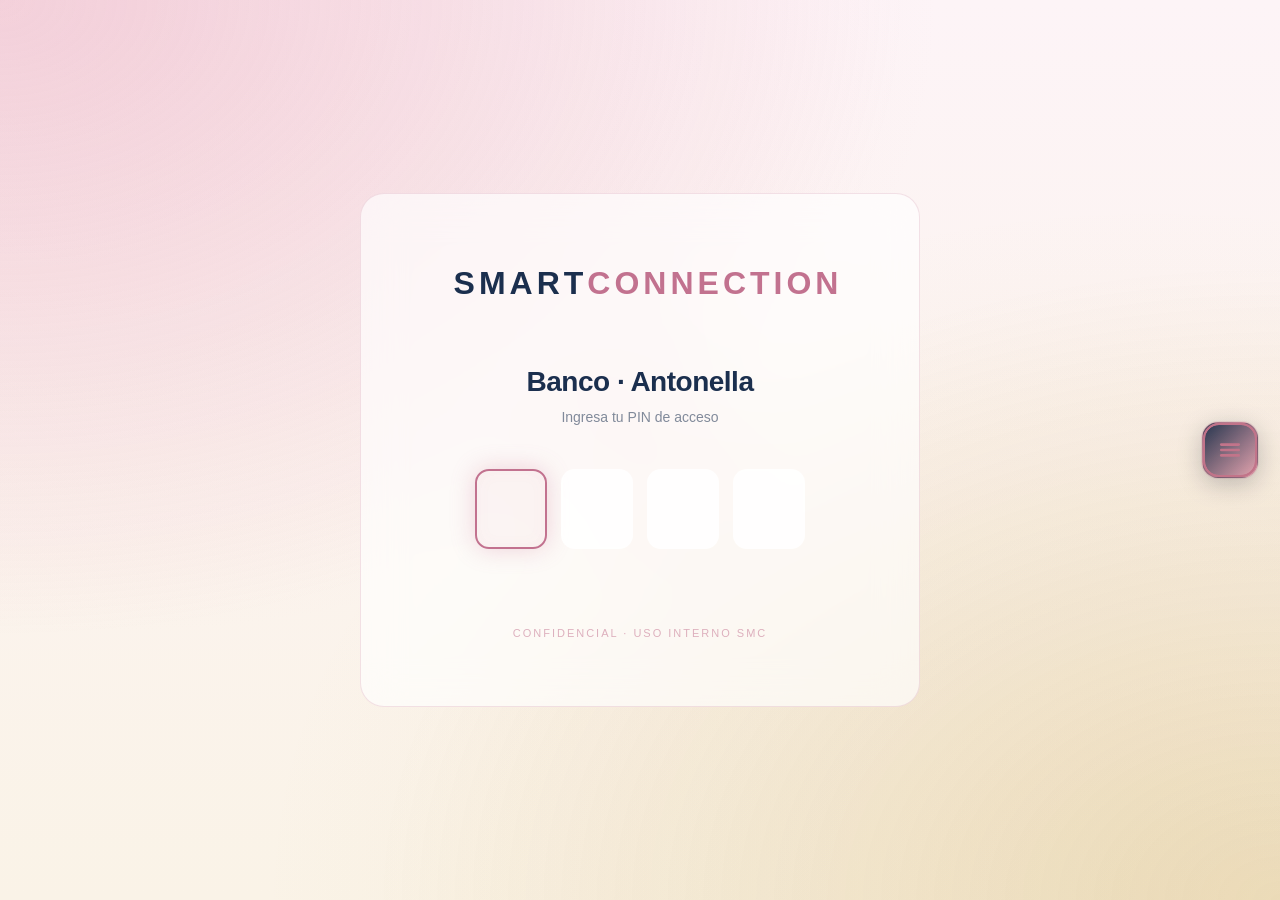
==== commit 50e71b68: "feat: paleta rosa cosmética + 15 efectos motion · Antonella signature · _styles.css full rebrand · n" ====
--- a/01-vision.html
+++ b/01-vision.html
@@ -2,6 +2,7 @@
 <html lang="es">
 <head><meta charset="UTF-8"><title>01 · Visión · Antonella + Centro Estética · Marketplace SMC</title>
 <link rel="stylesheet" href="_styles.css">
+<link rel="stylesheet" href="_motion.css">
 <link rel="stylesheet" href="_diagram-kit.css">
 </head>
 <body>
@@ -109,5 +110,6 @@
 <script src="nav.js"></script>
 <script src="_diagram-kit.js"></script>
 <script>if (window.SMCDiagram && SMCDiagram.boot) SMCDiagram.boot();</script>
+<script src="_motion.js"></script>
 </body>
 </html>
--- a/_styles.css
+++ b/_styles.css
@@ -1,66 +1,93 @@
 /* ===========================================================
-   Marketplace SMC · Blueprint · Estilos empresariales
-   Branded SMC · print-ready · standalone
+   Banco Antonella · Estilos cosmética rosa
+   Paleta: rose + navy + gold + cream
    =========================================================== */
 
 :root {
-  --smc-primary: #00C1C1;
-  --smc-primary-dark: #008C8C;
-  --smc-purple: #7C3AED;
-  --smc-success: #22C55E;
-  --smc-warning: #F59E0B;
-  --smc-danger: #EF4444;
-  --smc-info: #3B82F6;
-  --smc-orange: #FB923C;
-  --smc-pink: #F472B6;
-
-  --ink-900: #0F172A;
+  /* Paleta cosmética Antonella */
+  --rose-primary: #E8A5B8;
+  --rose-deep: #C2728F;
+  --rose-soft: #F9E5EC;
+  --rose-pale: #FDF4F7;
+  --coral-warm: #F4B5A4;
+  --peach-skin: #F5D5C0;
+  --cream: #FAF3E7;
+  --cream-deep: #F5EBD8;
+  --gold: #C49A3A;
+  --gold-soft: #D4B466;
+  --gold-pale: rgba(196,154,58,0.10);
+  --navy: #1B2F4E;
+  --navy-deep: #0F1F38;
+  --sage-mint: #B8D4C2;
+
+  /* Mapeo a tokens del kit */
+  --smc-primary: var(--rose-deep);
+  --smc-primary-dark: #A04F70;
+  --smc-purple: var(--rose-deep);
+  --smc-success: #6B9B7A;
+  --smc-warning: var(--gold);
+  --smc-danger: #D04A3A;
+  --smc-info: var(--rose-deep);
+  --smc-orange: var(--coral-warm);
+  --smc-pink: var(--rose-primary);
+
+  --ink-900: var(--navy);
   --ink-700: #334155;
-  --ink-500: #64748B;
+  --ink-500: #6e6e73;
   --ink-400: #94A3B8;
   --ink-300: #CBD5E1;
-  --ink-200: #E2E8F0;
-  --ink-100: #F1F5F9;
-  --ink-50:  #F8FAFC;
-  --bg-cream: #FAFAF7;
+  --ink-200: #E8DAE0;
+  --ink-100: #F5E8EE;
+  --ink-50:  #FDF6F9;
+  --bg-cream: var(--cream);
 }
 
 * { box-sizing: border-box; }
-
 html { scroll-behavior: smooth; }
 
 body {
   margin: 0;
-  font-family: 'Inter', -apple-system, BlinkMacSystemFont, 'Segoe UI', sans-serif;
-  background: var(--bg-cream);
-  color: var(--ink-900);
+  font-family: -apple-system, BlinkMacSystemFont, 'SF Pro Display', 'Inter', 'Segoe UI', sans-serif;
+  background:
+    radial-gradient(ellipse at 10% 0%, rgba(232,165,184,.18), transparent 50%),
+    radial-gradient(ellipse at 90% 100%, rgba(196,154,58,.10), transparent 55%),
+    linear-gradient(180deg, var(--rose-pale) 0%, var(--cream) 100%);
+  background-attachment: fixed;
+  color: var(--navy);
   line-height: 1.6;
   font-size: 15px;
-}
-
-/* ===== Layout ===== */
+  -webkit-font-smoothing: antialiased;
+}
+
+/* ===== Layout doc ===== */
 .doc {
   max-width: 920px;
   margin: 0 auto;
-  background: white;
-  box-shadow: 0 4px 24px rgba(0,0,0,0.06);
+  background: rgba(255, 252, 250, 0.85);
+  backdrop-filter: blur(12px);
+  box-shadow: 0 6px 32px rgba(194, 114, 143, 0.10), 0 2px 8px rgba(27, 47, 78, 0.05);
+  border-radius: 0;
 }
 
 .page {
   padding: 64px 72px;
-  border-bottom: 1px solid var(--ink-100);
+  border-bottom: 1px solid rgba(232, 165, 184, 0.20);
   page-break-after: always;
 }
 .page:last-child { border-bottom: none; }
 
-/* ===== Portada ===== */
+/* ===== Cover · portada de cada doc ===== */
 .cover {
   min-height: 100vh;
   display: flex;
   flex-direction: column;
   justify-content: space-between;
-  background: linear-gradient(135deg, #0F172A 0%, #1E293B 50%, #0F766E 100%);
-  color: white;
+  background:
+    radial-gradient(ellipse at 20% 30%, rgba(232,165,184,.55), transparent 55%),
+    radial-gradient(ellipse at 80% 70%, rgba(196,154,58,.30), transparent 55%),
+    radial-gradient(ellipse at 50% 100%, rgba(250, 213, 192, .45), transparent 60%),
+    linear-gradient(135deg, #FDF4F7 0%, var(--cream) 50%, var(--rose-soft) 100%);
+  color: var(--navy);
   padding: 80px;
   position: relative;
   overflow: hidden;
@@ -68,11 +95,9 @@
 .cover::before {
   content: '';
   position: absolute;
-  top: -50%;
-  right: -20%;
-  width: 80%;
-  height: 200%;
-  background: radial-gradient(circle, rgba(0,193,193,0.15) 0%, transparent 60%);
+  inset: 0;
+  background-image: url("data:image/svg+xml,%3Csvg viewBox='0 0 200 200' xmlns='http://www.w3.org/2000/svg'%3E%3Cfilter id='n'%3E%3CfeTurbulence type='fractalNoise' baseFrequency='.85' numOctaves='2'/%3E%3C/filter%3E%3Crect width='100%25' height='100%25' filter='url(%23n)' opacity='.6'/%3E%3C/svg%3E");
+  opacity: .035;
   pointer-events: none;
 }
 .cover-header {
@@ -82,7 +107,7 @@
   font-size: 11px;
   letter-spacing: 2px;
   text-transform: uppercase;
-  color: rgba(255,255,255,0.6);
+  color: rgba(27, 47, 78, 0.55);
   position: relative;
   z-index: 2;
 }
@@ -90,12 +115,13 @@
   display: flex;
   align-items: center;
   gap: 12px;
-  font-weight: 700;
-  color: var(--smc-primary);
+  font-weight: 800;
+  color: var(--rose-deep);
 }
 .cover-brand::before {
-  content: '◆';
-  font-size: 18px;
+  content: '✦';
+  font-size: 16px;
+  color: var(--gold);
 }
 .cover-center {
   position: relative;
@@ -104,9 +130,9 @@
 .cover-doc-num {
   font-size: 12px;
   letter-spacing: 6px;
-  color: var(--smc-primary);
+  color: var(--rose-deep);
   margin-bottom: 20px;
-  font-weight: 600;
+  font-weight: 700;
   text-transform: uppercase;
 }
 .cover-title {
@@ -114,36 +140,47 @@
   font-weight: 800;
   line-height: 1;
   margin: 0 0 16px;
-  color: white;
+  color: var(--navy);
   letter-spacing: -2px;
+  /* Motion #1 · shimmer rosa-coral en hover del title */
+}
+.cover-title:hover {
+  background: linear-gradient(110deg, var(--navy) 30%, var(--rose-deep) 50%, var(--navy) 70%);
+  background-size: 200% 100%;
+  -webkit-background-clip: text;
+  background-clip: text;
+  color: transparent;
+  animation: shimmer-rose 3.5s linear infinite;
 }
 .cover-subtitle {
   font-size: 22px;
-  font-weight: 300;
-  color: rgba(255,255,255,0.85);
+  font-weight: 400;
+  color: rgba(27, 47, 78, 0.70);
   margin-bottom: 48px;
   max-width: 600px;
+  line-height: 1.4;
 }
 .cover-meta {
   display: grid;
   grid-template-columns: repeat(4, 1fr);
   gap: 24px;
   padding-top: 32px;
-  border-top: 1px solid rgba(255,255,255,0.15);
+  border-top: 1px solid rgba(194, 114, 143, 0.30);
 }
 .cover-meta-item {
   font-size: 12px;
 }
 .cover-meta-label {
-  color: rgba(255,255,255,0.5);
+  color: var(--rose-deep);
   text-transform: uppercase;
   letter-spacing: 1.5px;
   margin-bottom: 6px;
   font-size: 10px;
+  font-weight: 700;
 }
 .cover-meta-value {
-  color: white;
-  font-weight: 600;
+  color: var(--navy);
+  font-weight: 700;
   font-size: 14px;
 }
 .cover-footer {
@@ -153,7 +190,7 @@
   justify-content: space-between;
   align-items: end;
   font-size: 11px;
-  color: rgba(255,255,255,0.5);
+  color: rgba(27, 47, 78, 0.50);
   letter-spacing: 1.5px;
   text-transform: uppercase;
 }
@@ -163,21 +200,16 @@
   font-size: 11px;
   letter-spacing: 3px;
   text-transform: uppercase;
-  color: var(--smc-primary);
+  color: var(--rose-deep);
   font-weight: 700;
   margin-bottom: 8px;
 }
 .toc h1 {
   font-size: 42px;
   margin: 0 0 48px;
-  color: var(--ink-900);
-}
-.toc ol {
-  list-style: none;
-  padding: 0;
-  margin: 0;
-  counter-reset: toc;
-}
+  color: var(--navy);
+}
+.toc ol { list-style: none; padding: 0; margin: 0; counter-reset: toc; }
 .toc li {
   counter-increment: toc;
   display: flex;
@@ -190,27 +222,27 @@
   content: counter(toc, decimal-leading-zero);
   font-family: 'JetBrains Mono', 'SF Mono', Menlo, monospace;
   font-size: 13px;
-  color: var(--smc-primary);
+  color: var(--rose-deep);
   font-weight: 700;
   min-width: 32px;
 }
 .toc li a {
   flex: 1;
   text-decoration: none;
-  color: var(--ink-900);
+  color: var(--navy);
   font-weight: 500;
   font-size: 16px;
 }
-.toc li a:hover { color: var(--smc-primary); }
+.toc li a:hover { color: var(--rose-deep); }
 .toc-pg {
   color: var(--ink-400);
-  font-family: 'JetBrains Mono', 'SF Mono', Menlo, monospace;
+  font-family: 'JetBrains Mono', monospace;
   font-size: 12px;
 }
 
 /* ===== Headings ===== */
 h1, h2, h3, h4 {
-  color: var(--ink-900);
+  color: var(--navy);
   line-height: 1.2;
   letter-spacing: -0.5px;
 }
@@ -221,15 +253,26 @@
   font-weight: 800;
   margin: 56px 0 24px;
   padding-bottom: 12px;
-  border-bottom: 3px solid var(--smc-primary);
+  border-bottom: 3px solid var(--rose-deep);
   display: flex;
   align-items: center;
   gap: 16px;
+  position: relative;
+}
+h2::after {
+  content: '';
+  position: absolute;
+  bottom: -3px;
+  left: 0;
+  width: 60px;
+  height: 3px;
+  background: var(--gold);
+  border-radius: 99px;
 }
 h2 .h2-num {
   font-family: 'JetBrains Mono', monospace;
   font-size: 16px;
-  background: var(--smc-primary);
+  background: linear-gradient(135deg, var(--rose-deep), var(--rose-primary));
   color: white;
   padding: 4px 10px;
   border-radius: 6px;
@@ -240,44 +283,55 @@
   font-size: 22px;
   font-weight: 700;
   margin: 40px 0 16px;
-  color: var(--ink-900);
+  color: var(--navy);
 }
 h3::before {
-  content: '▸';
-  color: var(--smc-primary);
+  content: '✦';
+  color: var(--rose-deep);
   margin-right: 10px;
 }
 
 h4 {
-  font-size: 16px;
+  font-size: 14px;
   font-weight: 700;
   margin: 28px 0 12px;
-  color: var(--smc-purple);
-  text-transform: uppercase;
-  letter-spacing: 1px;
-}
-
-p { margin: 12px 0 16px; color: var(--ink-700); }
-strong { color: var(--ink-900); font-weight: 700; }
+  color: var(--rose-deep);
+  text-transform: uppercase;
+  letter-spacing: 1.5px;
+}
+
+p { margin: 12px 0 16px; color: #4a4a52; }
+strong { color: var(--navy); font-weight: 700; }
 
 ul, ol { padding-left: 24px; margin: 16px 0; }
-li { margin: 6px 0; color: var(--ink-700); }
-li::marker { color: var(--smc-primary); }
-
-a { color: var(--smc-primary); text-decoration: none; }
-a:hover { text-decoration: underline; }
+li { margin: 6px 0; color: #4a4a52; }
+li::marker { color: var(--rose-deep); }
+
+a { color: var(--rose-deep); text-decoration: none; transition: color .2s; }
+a:hover { color: var(--gold); }
 
 /* ===== Boxes destacados ===== */
 .box {
   margin: 24px 0;
   padding: 20px 24px;
-  border-radius: 12px;
+  border-radius: 14px;
   border-left: 4px solid;
-  background: var(--ink-50);
+  background: rgba(255,255,255,0.6);
+  backdrop-filter: blur(8px);
+  position: relative;
+  overflow: hidden;
+}
+.box::before {
+  content: '';
+  position: absolute;
+  top: 0; right: 0;
+  width: 80px; height: 80px;
+  background: radial-gradient(circle at top right, rgba(232,165,184,.10), transparent 70%);
+  pointer-events: none;
 }
 .box-title {
   font-size: 11px;
-  font-weight: 700;
+  font-weight: 800;
   text-transform: uppercase;
   letter-spacing: 1.5px;
   margin-bottom: 10px;
@@ -285,23 +339,23 @@
   align-items: center;
   gap: 8px;
 }
-.box-premise { border-color: var(--smc-primary); background: rgba(0,193,193,0.05); }
-.box-premise .box-title { color: var(--smc-primary-dark); }
-
-.box-decision { border-color: var(--smc-purple); background: rgba(124,58,237,0.05); }
-.box-decision .box-title { color: var(--smc-purple); }
-
-.box-anti { border-color: var(--smc-danger); background: rgba(239,68,68,0.05); }
+.box-premise { border-color: var(--rose-deep); background: rgba(232, 165, 184, 0.10); }
+.box-premise .box-title { color: var(--rose-deep); }
+
+.box-decision { border-color: var(--gold); background: rgba(196, 154, 58, 0.10); }
+.box-decision .box-title { color: var(--gold); }
+
+.box-anti { border-color: var(--smc-danger); background: rgba(208, 74, 58, 0.07); }
 .box-anti .box-title { color: var(--smc-danger); }
 
-.box-info { border-color: var(--smc-info); background: rgba(59,130,246,0.05); }
-.box-info .box-title { color: var(--smc-info); }
-
-.box-warning { border-color: var(--smc-warning); background: rgba(245,158,11,0.07); }
-.box-warning .box-title { color: var(--smc-warning); }
-
-.box-success { border-color: var(--smc-success); background: rgba(34,197,94,0.05); }
-.box-success .box-title { color: var(--smc-success); }
+.box-info { border-color: var(--rose-primary); background: rgba(232, 165, 184, 0.10); }
+.box-info .box-title { color: var(--rose-deep); }
+
+.box-warning { border-color: var(--gold); background: rgba(245, 158, 11, 0.08); }
+.box-warning .box-title { color: #A0731A; }
+
+.box-success { border-color: #6B9B7A; background: rgba(184, 212, 194, 0.18); }
+.box-success .box-title { color: #4A7A5A; }
 
 /* ===== Tablas ===== */
 table {
@@ -309,29 +363,31 @@
   border-collapse: collapse;
   margin: 24px 0;
   background: white;
-  border: 1px solid var(--ink-200);
-  border-radius: 10px;
+  border: 1px solid rgba(232, 165, 184, 0.30);
+  border-radius: 12px;
   overflow: hidden;
   font-size: 14px;
-}
-thead { background: var(--ink-900); }
+  box-shadow: 0 2px 12px rgba(194, 114, 143, 0.06);
+}
+thead { background: linear-gradient(135deg, var(--navy), var(--navy-deep)); }
 thead th {
   color: white;
   text-align: left;
   padding: 14px 16px;
-  font-weight: 600;
+  font-weight: 700;
   font-size: 11px;
   text-transform: uppercase;
   letter-spacing: 1px;
 }
-tbody tr { border-top: 1px solid var(--ink-100); }
-tbody tr:nth-child(even) { background: var(--ink-50); }
+tbody tr { border-top: 1px solid rgba(232, 165, 184, 0.20); transition: background .2s; }
+tbody tr:nth-child(even) { background: rgba(253, 244, 247, 0.5); }
+tbody tr:hover { background: rgba(232, 165, 184, 0.12); }
 tbody td {
   padding: 12px 16px;
   vertical-align: top;
-  color: var(--ink-700);
-}
-tbody td strong { color: var(--ink-900); }
+  color: #4a4a52;
+}
+tbody td strong { color: var(--navy); }
 
 /* ===== Badges ===== */
 .badge {
@@ -343,28 +399,29 @@
   text-transform: uppercase;
   letter-spacing: 0.5px;
 }
-.badge-active { background: rgba(34,197,94,0.15); color: var(--smc-success); }
-.badge-pending { background: rgba(245,158,11,0.15); color: var(--smc-warning); }
-.badge-future { background: rgba(59,130,246,0.15); color: var(--smc-info); }
-.badge-blocked { background: rgba(239,68,68,0.15); color: var(--smc-danger); }
+.badge-active { background: rgba(107, 155, 122, 0.15); color: #4A7A5A; }
+.badge-pending { background: rgba(196, 154, 58, 0.18); color: var(--gold); }
+.badge-future { background: rgba(232, 165, 184, 0.20); color: var(--rose-deep); }
+.badge-blocked { background: rgba(208, 74, 58, 0.15); color: var(--smc-danger); }
 
 /* ===== Quote ===== */
 blockquote {
   margin: 28px 0;
   padding: 20px 28px;
-  border-left: 4px solid var(--smc-primary);
-  background: var(--ink-50);
+  border-left: 4px solid var(--rose-deep);
+  background: rgba(253, 244, 247, 0.7);
   font-style: italic;
-  color: var(--ink-700);
+  color: #4a4a52;
   font-size: 16px;
-}
-
-/* ===== Code blocks (procesos ASCII) ===== */
+  border-radius: 10px;
+}
+
+/* ===== Code blocks ===== */
 pre, .ascii {
-  background: var(--ink-900);
-  color: #94f0e0;
+  background: var(--navy-deep);
+  color: var(--rose-primary);
   padding: 20px 24px;
-  border-radius: 10px;
+  border-radius: 12px;
   overflow-x: auto;
   font-family: 'JetBrains Mono', 'SF Mono', Menlo, monospace;
   font-size: 12px;
@@ -372,8 +429,8 @@
   margin: 20px 0;
 }
 code:not(pre code) {
-  background: var(--ink-100);
-  color: var(--smc-purple);
+  background: var(--rose-soft);
+  color: var(--rose-deep);
   padding: 2px 8px;
   border-radius: 4px;
   font-family: 'JetBrains Mono', monospace;
@@ -381,13 +438,13 @@
   font-weight: 600;
 }
 
-/* ===== Infografía estilo timeline / flow ===== */
+/* ===== Flow / KPI ===== */
 .flow-diagram {
   margin: 32px 0;
   padding: 32px;
-  background: linear-gradient(135deg, var(--ink-50), white);
+  background: linear-gradient(135deg, var(--rose-pale), white);
   border-radius: 16px;
-  border: 1px solid var(--ink-200);
+  border: 1px solid rgba(232, 165, 184, 0.25);
 }
 .flow-step {
   display: flex;
@@ -397,14 +454,13 @@
   background: white;
   border-radius: 12px;
   margin-bottom: 12px;
-  border-left: 4px solid var(--smc-primary);
-  box-shadow: 0 2px 8px rgba(0,0,0,0.04);
+  border-left: 4px solid var(--rose-deep);
+  box-shadow: 0 2px 8px rgba(194, 114, 143, 0.08);
 }
 .flow-step-num {
-  width: 36px;
-  height: 36px;
+  width: 36px; height: 36px;
   border-radius: 50%;
-  background: var(--smc-primary);
+  background: linear-gradient(135deg, var(--rose-deep), var(--rose-primary));
   color: white;
   display: flex;
   align-items: center;
@@ -413,10 +469,9 @@
   flex-shrink: 0;
 }
 .flow-step-content { flex: 1; }
-.flow-step-title { font-weight: 700; color: var(--ink-900); }
+.flow-step-title { font-weight: 700; color: var(--navy); }
 .flow-step-desc { font-size: 13px; color: var(--ink-500); margin-top: 4px; }
 
-/* ===== KPI Cards ===== */
 .kpi-grid {
   display: grid;
   grid-template-columns: repeat(auto-fill, minmax(200px, 1fr));
@@ -426,14 +481,14 @@
 .kpi {
   padding: 20px;
   background: white;
-  border: 1px solid var(--ink-200);
-  border-radius: 12px;
-  border-top: 4px solid var(--smc-primary);
+  border: 1px solid rgba(232, 165, 184, 0.25);
+  border-radius: 14px;
+  border-top: 4px solid var(--rose-deep);
 }
 .kpi-value {
   font-size: 28px;
   font-weight: 800;
-  color: var(--ink-900);
+  color: var(--navy);
 }
 .kpi-label {
   font-size: 11px;
@@ -443,11 +498,11 @@
   margin-top: 6px;
 }
 
-/* ===== Footer cada página ===== */
+/* ===== Page footer ===== */
 .page-footer {
   margin-top: 48px;
   padding-top: 16px;
-  border-top: 1px solid var(--ink-200);
+  border-top: 1px solid rgba(232, 165, 184, 0.30);
   display: flex;
   justify-content: space-between;
   font-size: 10px;
@@ -456,11 +511,11 @@
   letter-spacing: 1.5px;
 }
 
-/* ===== Nav inter-documentos ===== */
+/* ===== Doc nav inferior ===== */
 .doc-nav {
   margin: 0;
   padding: 24px 32px;
-  background: var(--ink-900);
+  background: linear-gradient(135deg, var(--navy), var(--navy-deep));
   color: white;
   display: flex;
   justify-content: space-between;
@@ -468,13 +523,14 @@
   font-size: 13px;
 }
 .doc-nav a {
-  color: var(--smc-primary);
-  font-weight: 600;
+  color: var(--rose-primary);
+  font-weight: 700;
   display: inline-flex;
   align-items: center;
   gap: 6px;
-}
-.doc-nav a:hover { color: white; }
+  transition: color .25s;
+}
+.doc-nav a:hover { color: var(--gold); }
 .doc-nav .nav-center { color: rgba(255,255,255,0.6); font-size: 11px; letter-spacing: 2px; }
 
 /* ===== Print / PDF ===== */
@@ -487,7 +543,7 @@
   pre, .ascii { font-size: 10px; }
   h2, h3, h4 { page-break-after: avoid; }
   table, .box, .flow-diagram { page-break-inside: avoid; }
-  a { color: var(--ink-900); text-decoration: none; }
+  a { color: var(--navy); text-decoration: none; }
 }
 
 /* ===== SVG diagramas ===== */
@@ -495,8 +551,14 @@
   margin: 24px 0;
   padding: 24px;
   background: white;
-  border: 1px solid var(--ink-200);
-  border-radius: 12px;
+  border: 1px solid rgba(232, 165, 184, 0.25);
+  border-radius: 14px;
   overflow-x: auto;
 }
 .svg-container svg { display: block; margin: 0 auto; max-width: 100%; height: auto; }
+
+/* ===== Shimmer keyframe (motion #1) ===== */
+@keyframes shimmer-rose {
+  0% { background-position: 200% 0; }
+  100% { background-position: -200% 0; }
+}
--- a/_motion.css
+++ b/_motion.css
@@ -0,0 +1,284 @@
+/* ============================================================
+   Banco Antonella · Motion Signature · 15 efectos cosmética rosa
+   Mobile-first · respeta prefers-reduced-motion
+   ============================================================ */
+
+/* ─── 1 · GRADIENT SHIMMER ROSA-CORAL en hero title ─── */
+.hero h1 {
+  background: linear-gradient(110deg, var(--navy, #1B2F4E) 30%, #C2728F 50%, var(--navy, #1B2F4E) 70%);
+  background-size: 250% 100%;
+  -webkit-background-clip: text;
+  background-clip: text;
+  color: transparent;
+  animation: anto-shimmer 5s linear infinite;
+}
+.hero h1 em { color: #C2728F !important; -webkit-text-fill-color: #C2728F; }
+.hero h1 strong { color: #C49A3A !important; -webkit-text-fill-color: #C49A3A; }
+@keyframes anto-shimmer {
+  0% { background-position: 250% 0; }
+  100% { background-position: -250% 0; }
+}
+
+/* ─── 2 · MESH GRADIENT DRIFT en hero (blobs rotando lento) ─── */
+.hero::before {
+  content: '';
+  position: absolute !important;
+  inset: -10% !important;
+  z-index: 0 !important;
+  pointer-events: none;
+  background:
+    radial-gradient(ellipse 50% 40% at 20% 25%, rgba(232,165,184,.45), transparent 60%),
+    radial-gradient(ellipse 45% 35% at 80% 35%, rgba(244,181,164,.35), transparent 65%),
+    radial-gradient(ellipse 60% 50% at 50% 90%, rgba(196,154,58,.20), transparent 70%);
+  filter: blur(50px);
+  animation: anto-mesh 18s ease-in-out infinite alternate;
+}
+@keyframes anto-mesh {
+  0%   { transform: translate(0,0) scale(1) rotate(0deg); }
+  50%  { transform: translate(-30px, 20px) scale(1.1) rotate(8deg); }
+  100% { transform: translate(20px, -15px) scale(1.05) rotate(-5deg); }
+}
+
+/* ─── 3 · PETAL FLOAT · pétalos rosados cayendo ─── */
+.anto-petals {
+  position: fixed;
+  inset: 0;
+  pointer-events: none;
+  z-index: 1;
+  overflow: hidden;
+}
+.anto-petals i {
+  position: absolute;
+  width: 14px; height: 14px;
+  background: radial-gradient(circle at 30% 30%, #F9E5EC, #E8A5B8);
+  border-radius: 60% 40% 70% 30% / 50% 60% 40% 50%;
+  opacity: .55;
+  animation: anto-fall linear infinite;
+}
+.anto-petals i:nth-child(1)  { left: 5%;  animation-duration: 18s; animation-delay: 0s;   transform: rotate(15deg); }
+.anto-petals i:nth-child(2)  { left: 18%; animation-duration: 22s; animation-delay: 4s;   transform: rotate(60deg); }
+.anto-petals i:nth-child(3)  { left: 32%; animation-duration: 25s; animation-delay: 9s;   transform: rotate(110deg); }
+.anto-petals i:nth-child(4)  { left: 48%; animation-duration: 19s; animation-delay: 2s;   transform: rotate(45deg); }
+.anto-petals i:nth-child(5)  { left: 62%; animation-duration: 23s; animation-delay: 7s;   transform: rotate(140deg); }
+.anto-petals i:nth-child(6)  { left: 75%; animation-duration: 21s; animation-delay: 12s;  transform: rotate(80deg); }
+.anto-petals i:nth-child(7)  { left: 88%; animation-duration: 27s; animation-delay: 5s;   transform: rotate(170deg); }
+.anto-petals i:nth-child(8)  { left: 95%; animation-duration: 20s; animation-delay: 14s;  transform: rotate(30deg); }
+.anto-petals i:nth-child(9)  { left: 10%; animation-duration: 26s; animation-delay: 16s;  transform: rotate(95deg); }
+.anto-petals i:nth-child(10) { left: 55%; animation-duration: 24s; animation-delay: 11s;  transform: rotate(120deg); }
+@keyframes anto-fall {
+  0%   { top: -10vh; opacity: 0; transform: translateX(0) rotate(0deg); }
+  10%  { opacity: .55; }
+  90%  { opacity: .35; }
+  100% { top: 110vh; transform: translateX(40px) rotate(540deg); opacity: 0; }
+}
+
+/* ─── 4 · HEARTBEAT KPI ─── */
+.kpi, .doc-card { animation: anto-heartbeat 3.5s ease-in-out infinite; }
+.kpi:nth-child(2), .doc-card:nth-child(2) { animation-delay: 0.4s; }
+.kpi:nth-child(3), .doc-card:nth-child(3) { animation-delay: 0.8s; }
+.kpi:nth-child(4), .doc-card:nth-child(4) { animation-delay: 1.2s; }
+@keyframes anto-heartbeat {
+  0%, 90%, 100% { transform: scale(1); }
+  45%, 50% { transform: scale(1.018); }
+}
+
+/* ─── 5 · GLOW HALO en hover cards ─── */
+.doc-card { transition: transform .35s cubic-bezier(.4,0,.2,1), box-shadow .35s, border-color .35s; }
+.doc-card:hover {
+  animation-play-state: paused;
+  transform: translateY(-6px) !important;
+  box-shadow: 0 20px 50px rgba(194,114,143,.30), 0 0 50px rgba(232,165,184,.25) !important;
+  border-color: #C2728F !important;
+}
+
+/* ─── 6 · LIPSTICK UNDERLINE reveal en títulos bloque ─── */
+.block-title { position: relative; }
+.block-title::after {
+  content: '';
+  position: absolute;
+  left: 0; bottom: -8px;
+  width: 60px; height: 3px;
+  background: linear-gradient(90deg, #C2728F, #E8A5B8 50%, #C49A3A);
+  border-radius: 99px;
+  transform: scaleX(0);
+  transform-origin: left;
+  animation: anto-underline 1.2s cubic-bezier(.4,0,.2,1) forwards;
+}
+.block-section:nth-child(2) .block-title::after { animation-delay: .15s; }
+.block-section:nth-child(3) .block-title::after { animation-delay: .30s; }
+.block-section:nth-child(4) .block-title::after { animation-delay: .45s; }
+@keyframes anto-underline {
+  to { transform: scaleX(1); }
+}
+
+/* ─── 7 · LIQUID BLOB MORPH en footer ─── */
+.footer { position: relative; overflow: hidden; }
+.footer::before {
+  content: '';
+  position: absolute;
+  top: -40px; right: -60px;
+  width: 200px; height: 200px;
+  background: radial-gradient(circle at 30% 30%, rgba(232,165,184,.35), rgba(196,154,58,.15));
+  filter: blur(20px);
+  animation: anto-blob 12s ease-in-out infinite;
+  pointer-events: none;
+}
+@keyframes anto-blob {
+  0%, 100% { border-radius: 50% 60% 70% 40% / 60% 40% 60% 50%; transform: rotate(0deg) scale(1); }
+  33%      { border-radius: 70% 30% 50% 50% / 40% 60% 40% 60%; transform: rotate(60deg) scale(1.1); }
+  66%      { border-radius: 40% 60% 60% 40% / 70% 30% 70% 30%; transform: rotate(120deg) scale(.95); }
+}
+
+/* ─── 8 · SPOTLIGHT rosa cursor (desktop) ─── */
+@media (hover: hover) and (pointer: fine) {
+  body { position: relative; }
+  body::before {
+    content: '';
+    position: fixed;
+    inset: 0;
+    pointer-events: none;
+    z-index: 9999;
+    background: radial-gradient(circle 250px at var(--mouse-x, 50%) var(--mouse-y, 50%), rgba(232,165,184,.10), transparent 60%);
+    transition: background .15s ease-out;
+    mix-blend-mode: multiply;
+  }
+}
+
+/* ─── 9 · POWDER BURST click ─── */
+.anto-burst {
+  position: fixed;
+  pointer-events: none;
+  width: 8px; height: 8px;
+  border-radius: 50%;
+  background: radial-gradient(circle, #F9E5EC, #E8A5B8);
+  animation: anto-puff 700ms ease-out forwards;
+  z-index: 99999;
+}
+@keyframes anto-puff {
+  0%   { transform: scale(0) translate(0,0); opacity: 1; }
+  100% { transform: scale(2) translate(var(--dx,0), var(--dy,0)); opacity: 0; }
+}
+
+/* ─── 10 · SVG stroke draw íconos ─── */
+.hero-eyebrow::before {
+  display: inline-block;
+  animation: anto-spin 8s linear infinite;
+}
+@keyframes anto-spin {
+  to { transform: rotate(360deg); }
+}
+
+/* ─── 11 · TILT 3D parallax suave (desktop) ─── */
+@media (hover: hover) and (pointer: fine) {
+  .doc-card {
+    transform-style: preserve-3d;
+    perspective: 1000px;
+  }
+  .doc-card:hover {
+    transform: translateY(-6px) rotateX(2deg) rotateY(-2deg) !important;
+  }
+}
+
+/* ─── 12 · AURORA ROSA BOREAL behind hero ─── */
+.hero::after {
+  content: '';
+  position: absolute !important;
+  inset: 0 !important;
+  z-index: 0 !important;
+  pointer-events: none !important;
+  background: conic-gradient(from 0deg at 50% 50%,
+    rgba(232,165,184,.15),
+    rgba(244,181,164,.12),
+    rgba(196,154,58,.10),
+    rgba(184,212,194,.08),
+    rgba(232,165,184,.15));
+  animation: anto-aurora 60s linear infinite;
+  filter: blur(60px);
+  opacity: .7;
+}
+@keyframes anto-aurora {
+  to { transform: rotate(360deg); }
+}
+
+/* ─── 13 · FLOATING SPARKLES ✦ ─── */
+.anto-sparkles {
+  position: fixed;
+  inset: 0;
+  pointer-events: none;
+  z-index: 2;
+  overflow: hidden;
+}
+.anto-sparkles span {
+  position: absolute;
+  width: 3px; height: 3px;
+  background: #fff;
+  border-radius: 50%;
+  box-shadow:
+    0 0 4px 1px rgba(232,165,184,.9),
+    0 0 8px 2px rgba(196,154,58,.4);
+  animation: anto-twinkle 4s ease-in-out infinite;
+}
+.anto-sparkles span:nth-child(1)  { top: 12%; left:  8%; animation-delay: 0s; }
+.anto-sparkles span:nth-child(2)  { top: 25%; left: 88%; animation-delay: 1.2s; }
+.anto-sparkles span:nth-child(3)  { top: 45%; left: 15%; animation-delay: 2.4s; }
+.anto-sparkles span:nth-child(4)  { top: 60%; left: 75%; animation-delay: .6s; }
+.anto-sparkles span:nth-child(5)  { top: 75%; left: 30%; animation-delay: 1.8s; }
+.anto-sparkles span:nth-child(6)  { top: 18%; left: 55%; animation-delay: 3s; }
+.anto-sparkles span:nth-child(7)  { top: 88%; left: 62%; animation-delay: .9s; }
+.anto-sparkles span:nth-child(8)  { top: 35%; left: 95%; animation-delay: 2.1s; }
+.anto-sparkles span:nth-child(9)  { top: 50%; left:  3%; animation-delay: 3.3s; }
+.anto-sparkles span:nth-child(10) { top: 8%; left: 70%; animation-delay: 1.5s; }
+@keyframes anto-twinkle {
+  0%, 100% { opacity: 0; transform: scale(0.5); }
+  50%      { opacity: 1; transform: scale(1.2); }
+}
+
+/* ─── 14 · RIBBON WAVE UNDERLINE en hero subtitle ─── */
+.hero-eyebrow {
+  position: relative;
+  overflow: visible;
+}
+.hero-eyebrow::after {
+  content: '';
+  position: absolute;
+  left: -10px; right: -10px;
+  bottom: -6px;
+  height: 4px;
+  background: url("data:image/svg+xml,%3Csvg xmlns='http://www.w3.org/2000/svg' viewBox='0 0 40 4' preserveAspectRatio='none'%3E%3Cpath d='M0 2 Q 10 0 20 2 T 40 2' fill='none' stroke='%23C2728F' stroke-width='1.5'/%3E%3C/svg%3E") repeat-x;
+  background-size: 40px 4px;
+  opacity: 0;
+  animation: anto-ribbon 2s ease-out .6s forwards;
+}
+@keyframes anto-ribbon {
+  to { opacity: .7; }
+}
+
+/* ─── 15 · HAMBURGER MORPH ROSA (override del kit) ─── */
+#smc-nav-trigger, .smc-nav-trigger, [class*="nav-trigger"] {
+  background: linear-gradient(135deg, #E8A5B8, #C2728F) !important;
+  border: 2px solid #C2728F !important;
+  box-shadow: 0 6px 20px rgba(194,114,143,.35), 0 0 0 0 rgba(232,165,184,.4) !important;
+  animation: anto-hamburger-pulse 2.5s ease-in-out infinite;
+  transition: transform .35s cubic-bezier(.4,0,.2,1), box-shadow .35s !important;
+}
+#smc-nav-trigger:hover, .smc-nav-trigger:hover, [class*="nav-trigger"]:hover {
+  transform: scale(1.1) rotate(8deg) !important;
+  box-shadow: 0 10px 30px rgba(194,114,143,.50), 0 0 0 8px rgba(232,165,184,.20) !important;
+}
+#smc-nav-trigger span, .smc-nav-trigger span, [class*="nav-trigger"] span {
+  background: #fff !important;
+}
+@keyframes anto-hamburger-pulse {
+  0%, 100% { box-shadow: 0 6px 20px rgba(194,114,143,.35), 0 0 0 0 rgba(232,165,184,.4); }
+  50%      { box-shadow: 0 6px 20px rgba(194,114,143,.45), 0 0 0 12px rgba(232,165,184,0); }
+}
+
+/* ============ Respect prefers-reduced-motion ============ */
+@media (prefers-reduced-motion: reduce) {
+  *, *::before, *::after {
+    animation-duration: 0.01ms !important;
+    animation-iteration-count: 1 !important;
+    transition-duration: 0.01ms !important;
+  }
+  .anto-petals, .anto-sparkles, body::before { display: none; }
+}
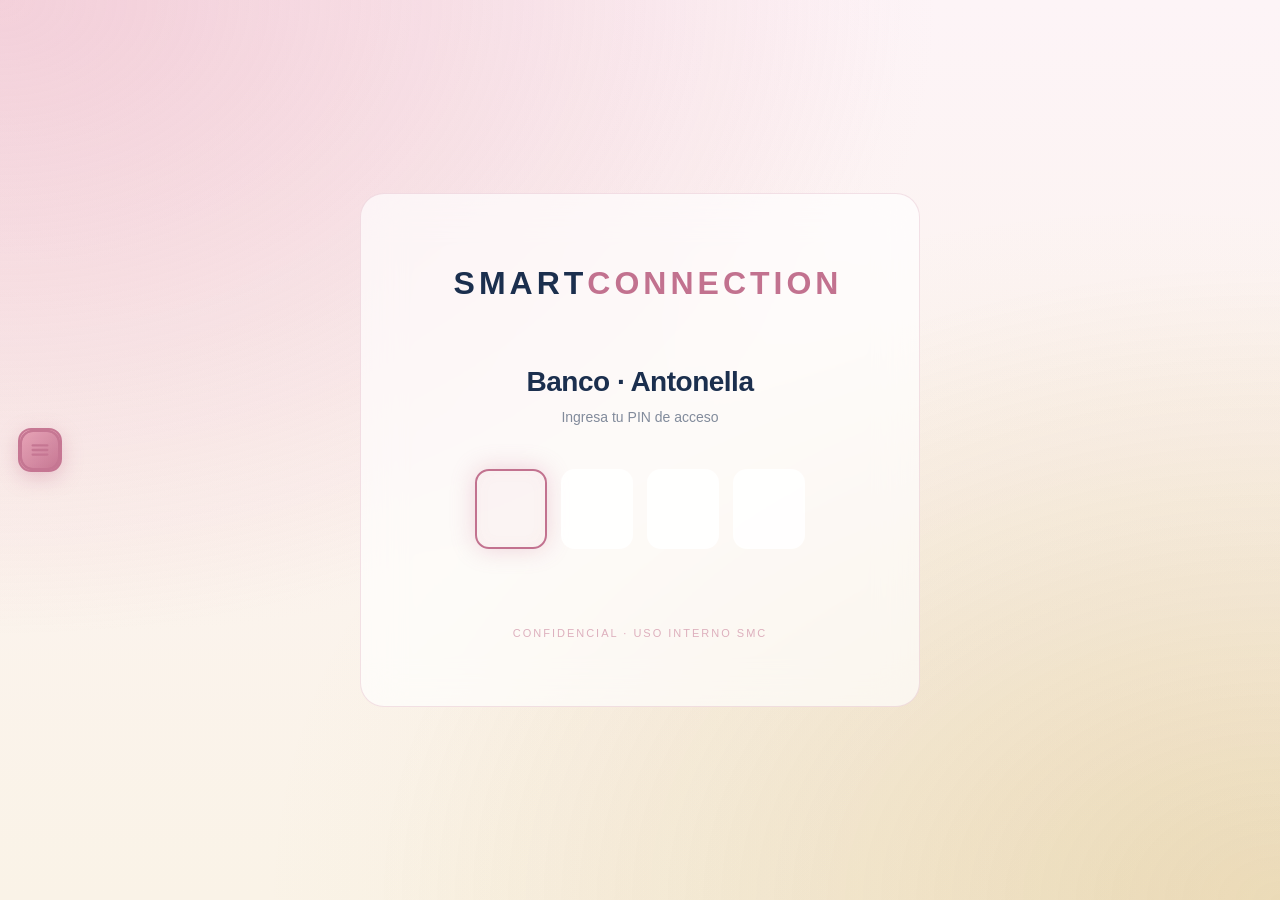
==== commit e1c68c34: "feat: hamburger izquierda + botón derecho simulador estilo LEMPAR · nav.js: toggle reubicado a la iz" ====
--- a/01-vision.html
+++ b/01-vision.html
@@ -111,5 +111,6 @@
 <script src="_diagram-kit.js"></script>
 <script>if (window.SMCDiagram && SMCDiagram.boot) SMCDiagram.boot();</script>
 <script src="_motion.js"></script>
+<script src="_sim-drawer.js"></script>
 </body>
 </html>
--- a/_motion.css
+++ b/_motion.css
@@ -129,20 +129,7 @@
   66%      { border-radius: 40% 60% 60% 40% / 70% 30% 70% 30%; transform: rotate(120deg) scale(.95); }
 }
 
-/* ─── 8 · SPOTLIGHT rosa cursor (desktop) ─── */
-@media (hover: hover) and (pointer: fine) {
-  body { position: relative; }
-  body::before {
-    content: '';
-    position: fixed;
-    inset: 0;
-    pointer-events: none;
-    z-index: 9999;
-    background: radial-gradient(circle 250px at var(--mouse-x, 50%) var(--mouse-y, 50%), rgba(232,165,184,.10), transparent 60%);
-    transition: background .15s ease-out;
-    mix-blend-mode: multiply;
-  }
-}
+/* ─── 8 · SPOTLIGHT rosa cursor · DESACTIVADO (distrae al leer) ─── */
 
 /* ─── 9 · POWDER BURST click ─── */
 .anto-burst {
@@ -179,29 +166,11 @@
   }
 }
 
-/* ─── 12 · AURORA ROSA BOREAL behind hero ─── */
-.hero::after {
-  content: '';
-  position: absolute !important;
-  inset: 0 !important;
-  z-index: 0 !important;
-  pointer-events: none !important;
-  background: conic-gradient(from 0deg at 50% 50%,
-    rgba(232,165,184,.15),
-    rgba(244,181,164,.12),
-    rgba(196,154,58,.10),
-    rgba(184,212,194,.08),
-    rgba(232,165,184,.15));
-  animation: anto-aurora 60s linear infinite;
-  filter: blur(60px);
-  opacity: .7;
-}
-@keyframes anto-aurora {
-  to { transform: rotate(360deg); }
-}
-
-/* ─── 13 · FLOATING SPARKLES ✦ ─── */
-.anto-sparkles {
+/* ─── 12 · AURORA ROSA BOREAL · DESACTIVADO (conflicto con #2 mesh) ─── */
+
+/* ─── 13 · FLOATING SPARKLES · DESACTIVADO (se confunden con polvo pantalla) ─── */
+.anto-sparkles { display: none; }
+.anto-sparkles-disabled {
   position: fixed;
   inset: 0;
   pointer-events: none;
@@ -254,7 +223,7 @@
 }
 
 /* ─── 15 · HAMBURGER MORPH ROSA (override del kit) ─── */
-#smc-nav-trigger, .smc-nav-trigger, [class*="nav-trigger"] {
+#smc-nav-toggle, .smc-nav-toggle, [class*="nav-trigger"] {
   background: linear-gradient(135deg, #E8A5B8, #C2728F) !important;
   border: 2px solid #C2728F !important;
   box-shadow: 0 6px 20px rgba(194,114,143,.35), 0 0 0 0 rgba(232,165,184,.4) !important;
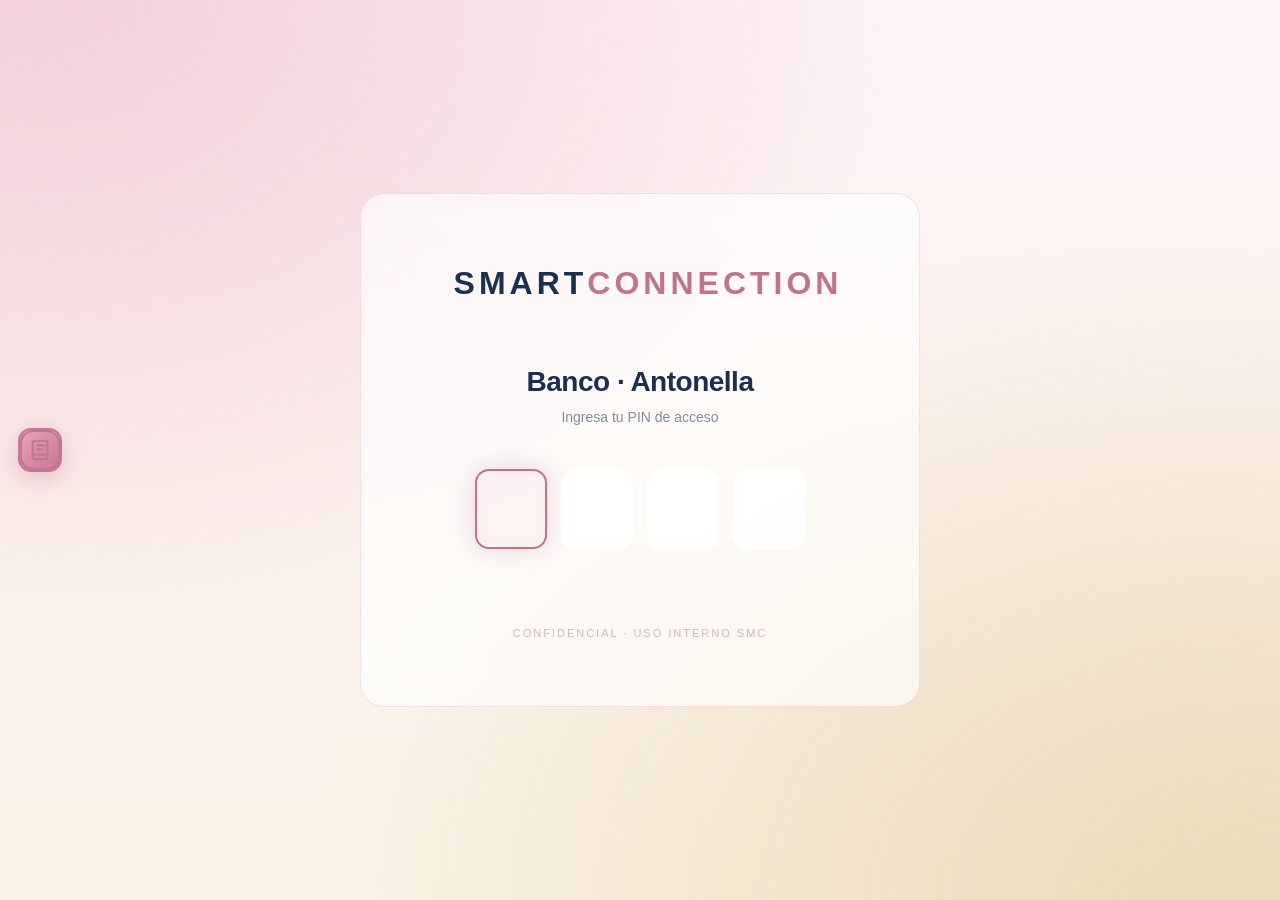
==== commit 1f2b3b9c: "feat: sistema variables propagadas + KPIs dinámicos + Asesor Guillermo · _vars.js: lee state simulad" ====
--- a/01-vision.html
+++ b/01-vision.html
@@ -111,6 +111,7 @@
 <script src="_diagram-kit.js"></script>
 <script>if (window.SMCDiagram && SMCDiagram.boot) SMCDiagram.boot();</script>
 <script src="_motion.js"></script>
+<script src="_vars.js"></script>
 <script src="_sim-drawer.js"></script>
 </body>
 </html>
